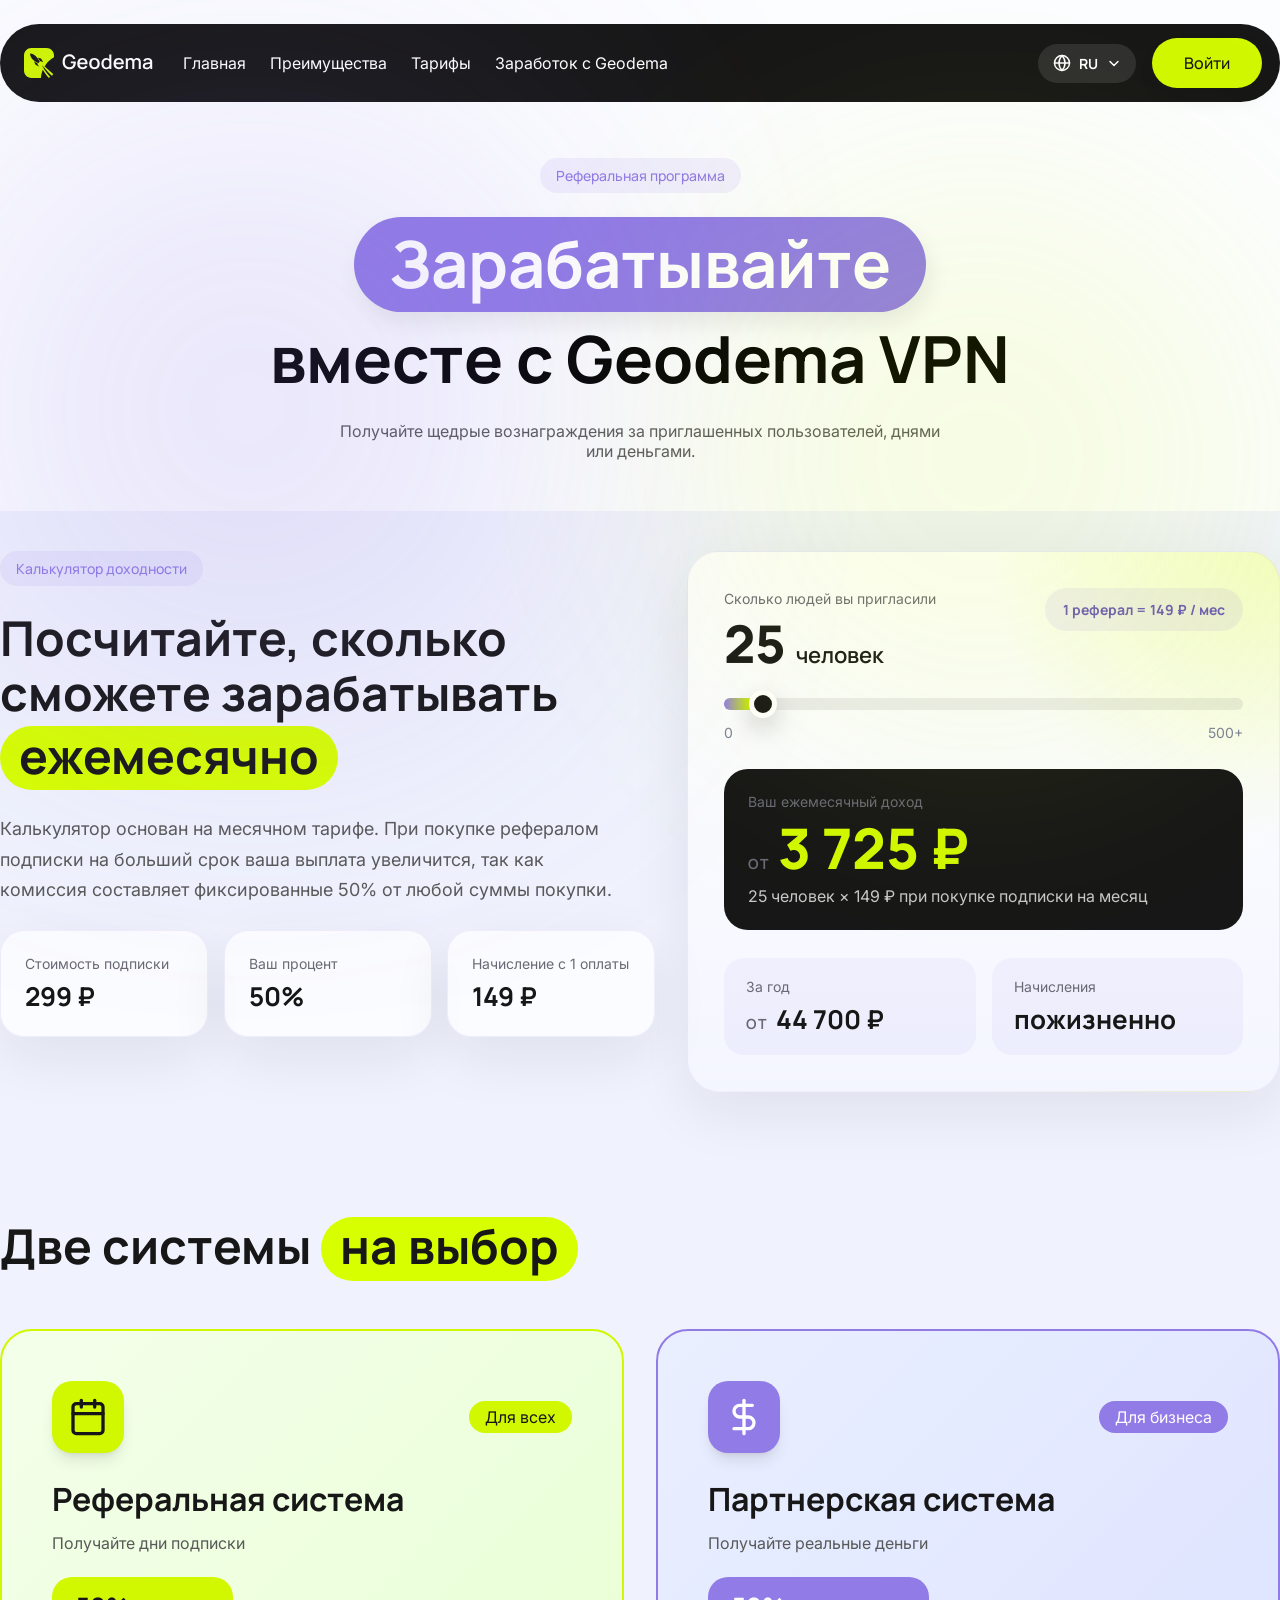
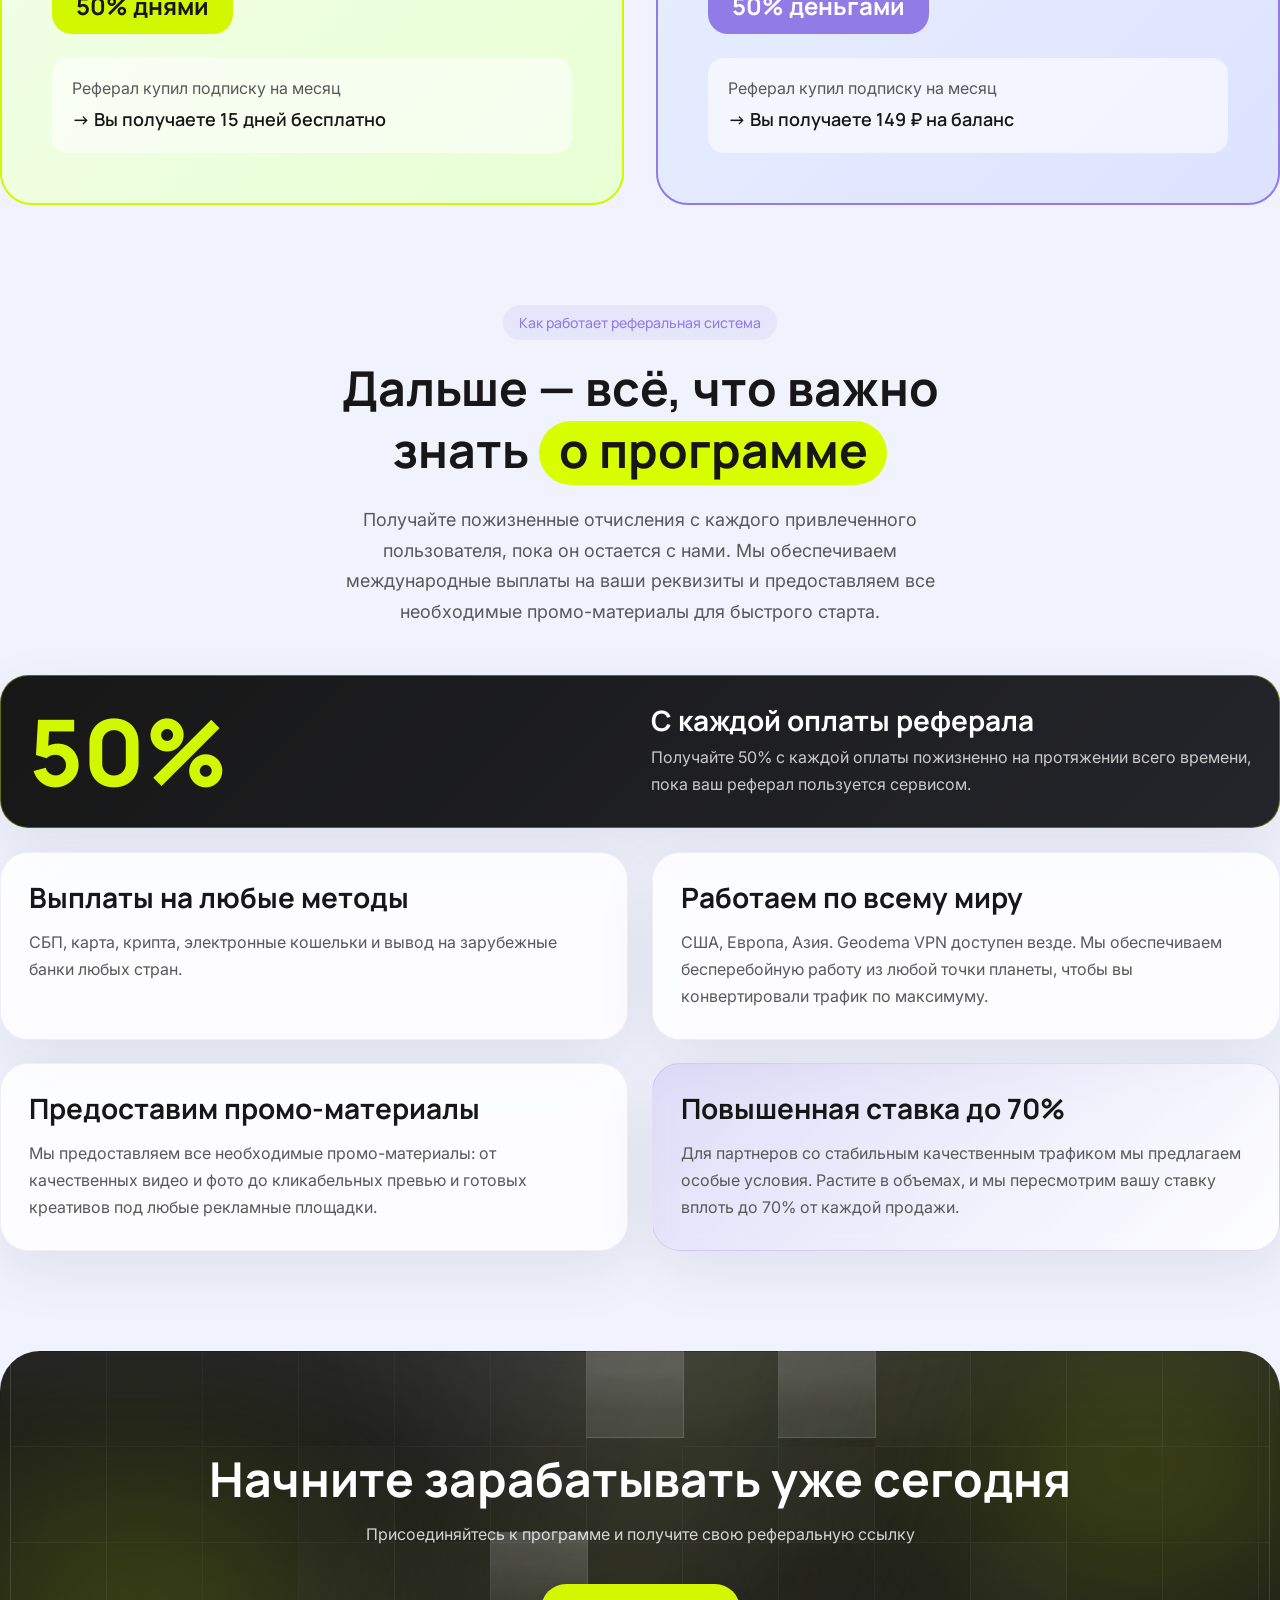
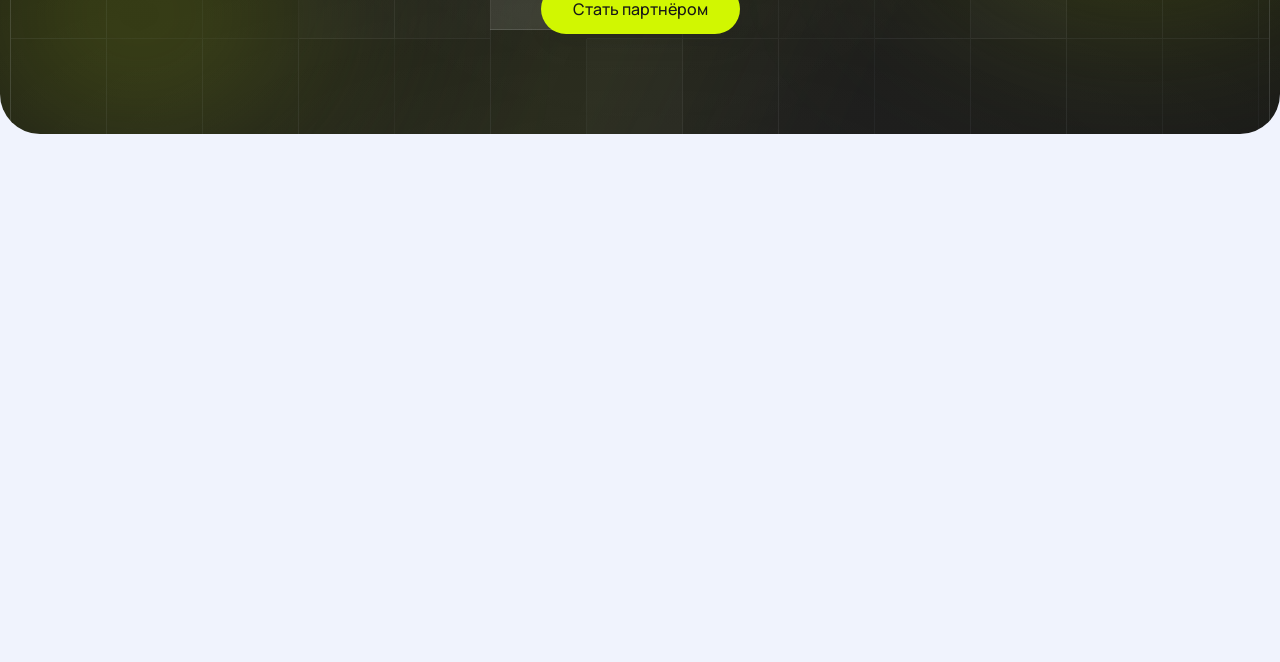
==== ref/index.html @ 2088174b "Add files via upload" ====
<!doctype html>
<html lang="en">
  <head>
    <meta charset="UTF-8" />
    <meta name="viewport" content="width=device-width, initial-scale=1.0" />
    <title>Geodema VPN</title>
    <link rel="stylesheet" href="../assets/css/reset.css" />
    <link rel="stylesheet" href="../assets/css/styles.css" />
  </head>
  <body data-page="ref" class="ref">
    <header class="header">
      <div class="container">
        <div class="header__container">
          <a href="../" class="logo" aria-label="Geodema VPN">
            <svg
              xmlns="http://www.w3.org/2000/svg"
              width="129"
              height="30"
              viewBox="0 0 129 30"
              fill="none"
            >
              <path
                d="M22.6104 0C26.6915 1.01496e-05 30.0001 3.30851 30.0001 7.38972V9.29362C26.7713 11.0503 23.9774 13.5262 21.7708 16.628C21.3567 17.2178 20.8692 17.967 20.6666 18.3255C20.7137 18.385 20.7608 18.4444 20.8078 18.504C22.9475 20.6338 25.1759 22.6645 27.46 24.6165C28.0221 25.0964 28.5877 25.5714 29.1566 26.0417C28.8225 26.6778 28.3985 27.2592 27.9014 27.769C26.5568 26.5003 25.2556 25.2089 24.0122 23.9095C22.5418 22.3728 21.1523 20.8251 19.8674 19.2905C18.9545 18.1976 18.1828 17.3489 18.144 17.3742C18.0412 17.49 19.3658 19.9722 20.2918 21.3869C21.9358 23.8786 23.926 26.4802 26.1618 29.092C25.6506 29.3727 25.1028 29.5946 24.5272 29.7488C23.0214 27.8558 21.5802 25.9073 20.2078 23.9032C19.8272 23.3322 19.4543 22.7542 19.0956 22.1762L19.0927 22.1718C19.0053 22.0295 18.9203 21.8878 18.8372 21.7464C18.7489 21.9516 18.6347 22.2378 18.5169 22.5428C17.572 25.0466 17.0225 27.5344 16.8689 30H7.38972C3.30851 30 0 26.6915 0 22.6103V7.38972C0 3.30851 3.30851 1.07853e-05 7.38972 0H22.6104ZM10.7102 13.6308C10.4272 13.4122 10.1829 13.2579 10.1572 13.2836C10.08 13.3608 10.633 14.9684 11.0317 15.8558C11.4175 16.7304 11.4562 16.7562 13.3468 17.7593C15.3402 18.8011 15.4432 18.8139 14.6458 17.8493C13.8355 16.8847 13.4367 16.113 13.5139 15.7015C13.5653 15.4314 13.4238 15.3156 12.395 14.7112C11.7519 14.3253 10.9932 13.8366 10.7102 13.6308ZM7.37913 5.63078C7.08333 5.56648 6.67175 5.52785 6.46597 5.54072C6.08013 5.56644 6.08011 5.57932 6.11869 6.20951C6.23444 8.17731 7.64918 10.608 9.64261 12.2672C10.7745 13.2188 12.5622 14.3892 13.5525 14.8522L14.2728 15.1867L15.7132 13.7462L15.4174 13.1288C14.6972 11.6112 12.9608 9.23192 11.7776 8.12585C10.3886 6.82685 8.781 5.91374 7.37913 5.63078ZM15.1087 10.0164C14.4528 9.88777 13.9126 9.79777 13.8868 9.81062C13.8613 9.83654 14.1571 10.2995 14.5428 10.8524C14.9158 11.4183 15.3916 12.1642 15.5975 12.5372L15.9704 13.206H16.7035C17.5266 13.1932 18.0025 13.3988 18.7613 14.0805C19.0315 14.3249 19.2629 14.4921 19.2629 14.4407C19.2628 14.2734 18.3883 12.7302 17.6424 11.5726C16.8707 10.3894 16.845 10.3765 15.1087 10.0164Z"
                fill="#D1F701"
              />
              <path
                d="M45.29 21.3C44.3233 21.3 43.4333 21.1333 42.62 20.8C41.8067 20.46 41.1 19.9667 40.5 19.32C39.9 18.6733 39.4333 17.8867 39.1 16.96C38.7667 16.0333 38.6 14.98 38.6 13.8C38.6 12.2467 38.8833 10.9133 39.45 9.8C40.0167 8.68 40.8033 7.82 41.81 7.22C42.8167 6.61333 43.9767 6.31 45.29 6.31C46.9833 6.31 48.3333 6.70333 49.34 7.49C50.3533 8.27667 51.0433 9.36333 51.41 10.75L49.29 11.13C48.9967 10.27 48.5233 9.58333 47.87 9.07C47.2167 8.55667 46.3967 8.29667 45.41 8.29C44.39 8.28333 43.54 8.51 42.86 8.97C42.1867 9.43 41.68 10.0767 41.34 10.91C41 11.7367 40.8267 12.7 40.82 13.8C40.8133 14.9 40.98 15.8633 41.32 16.69C41.66 17.51 42.17 18.15 42.85 18.61C43.5367 19.07 44.39 19.3033 45.41 19.31C46.23 19.3233 46.9333 19.1733 47.52 18.86C48.1133 18.54 48.5833 18.0733 48.93 17.46C49.2767 16.8467 49.5 16.0933 49.6 15.2H46.8V13.52H51.82C51.8333 13.64 51.8433 13.8 51.85 14C51.8567 14.1933 51.86 14.3167 51.86 14.37C51.86 15.7033 51.6033 16.8933 51.09 17.94C50.5767 18.9867 49.83 19.81 48.85 20.41C47.87 21.0033 46.6833 21.3 45.29 21.3Z"
                fill="white"
              />
              <path
                d="M58.6431 21.3C57.5698 21.3 56.6265 21.0667 55.8131 20.6C55.0065 20.1267 54.3765 19.47 53.9231 18.63C53.4765 17.7833 53.2531 16.8033 53.2531 15.69C53.2531 14.51 53.4731 13.4867 53.9131 12.62C54.3598 11.7533 54.9798 11.0833 55.7731 10.61C56.5665 10.1367 57.4898 9.9 58.5431 9.9C59.6431 9.9 60.5798 10.1567 61.3531 10.67C62.1265 11.1767 62.7031 11.9 63.0831 12.84C63.4698 13.78 63.6231 14.8967 63.5431 16.19H61.4531V15.43C61.4398 14.1767 61.1998 13.25 60.7331 12.65C60.2731 12.05 59.5698 11.75 58.6231 11.75C57.5765 11.75 56.7898 12.08 56.2631 12.74C55.7365 13.4 55.4731 14.3533 55.4731 15.6C55.4731 16.7867 55.7365 17.7067 56.2631 18.36C56.7898 19.0067 57.5498 19.33 58.5431 19.33C59.1965 19.33 59.7598 19.1833 60.2331 18.89C60.7131 18.59 61.0865 18.1633 61.3531 17.61L63.4031 18.26C62.9831 19.2267 62.3465 19.9767 61.4931 20.51C60.6398 21.0367 59.6898 21.3 58.6431 21.3ZM54.7931 16.19V14.56H62.5031V16.19H54.7931Z"
                fill="white"
              />
              <path
                d="M70.4767 21.3C69.3967 21.3 68.4601 21.0567 67.6667 20.57C66.8734 20.0833 66.2601 19.4133 65.8267 18.56C65.4001 17.7 65.1867 16.71 65.1867 15.59C65.1867 14.4633 65.4067 13.4733 65.8467 12.62C66.2867 11.76 66.9034 11.0933 67.6967 10.62C68.4901 10.14 69.4167 9.9 70.4767 9.9C71.5567 9.9 72.4934 10.1433 73.2867 10.63C74.0801 11.1167 74.6934 11.7867 75.1267 12.64C75.5601 13.4933 75.7767 14.4767 75.7767 15.59C75.7767 16.7167 75.5567 17.71 75.1167 18.57C74.6834 19.4233 74.0701 20.0933 73.2767 20.58C72.4834 21.06 71.5501 21.3 70.4767 21.3ZM70.4767 19.33C71.5101 19.33 72.2801 18.9833 72.7867 18.29C73.3001 17.59 73.5567 16.69 73.5567 15.59C73.5567 14.4633 73.2967 13.5633 72.7767 12.89C72.2634 12.21 71.4967 11.87 70.4767 11.87C69.7767 11.87 69.2001 12.03 68.7467 12.35C68.2934 12.6633 67.9567 13.1 67.7367 13.66C67.5167 14.2133 67.4067 14.8567 67.4067 15.59C67.4067 16.7233 67.6667 17.63 68.1867 18.31C68.7067 18.99 69.4701 19.33 70.4767 19.33Z"
                fill="white"
              />
              <path
                d="M82.2642 21.3C81.2576 21.3 80.3876 21.05 79.6542 20.55C78.9276 20.05 78.3642 19.37 77.9642 18.51C77.5709 17.6433 77.3742 16.67 77.3742 15.59C77.3742 14.5033 77.5742 13.5333 77.9742 12.68C78.3742 11.82 78.9409 11.1433 79.6742 10.65C80.4142 10.15 81.2909 9.9 82.3042 9.9C83.3242 9.9 84.1809 10.15 84.8742 10.65C85.5742 11.1433 86.1009 11.82 86.4542 12.68C86.8142 13.54 86.9942 14.51 86.9942 15.59C86.9942 16.67 86.8142 17.64 86.4542 18.5C86.0942 19.36 85.5642 20.0433 84.8642 20.55C84.1642 21.05 83.2976 21.3 82.2642 21.3ZM82.5542 19.41C83.2409 19.41 83.8009 19.2467 84.2342 18.92C84.6676 18.5933 84.9842 18.1433 85.1842 17.57C85.3842 16.9967 85.4842 16.3367 85.4842 15.59C85.4842 14.8433 85.3809 14.1833 85.1742 13.61C84.9742 13.0367 84.6609 12.59 84.2342 12.27C83.8142 11.95 83.2776 11.79 82.6242 11.79C81.9309 11.79 81.3609 11.96 80.9142 12.3C80.4676 12.64 80.1342 13.0967 79.9142 13.67C79.7009 14.2433 79.5942 14.8833 79.5942 15.59C79.5942 16.3033 79.7009 16.95 79.9142 17.53C80.1342 18.1033 80.4609 18.56 80.8942 18.9C81.3342 19.24 81.8876 19.41 82.5542 19.41ZM85.4842 21V13.23H85.2442V6.6H87.3442V21H85.4842Z"
                fill="white"
              />
              <path
                d="M94.9322 21.3C93.8589 21.3 92.9155 21.0667 92.1022 20.6C91.2955 20.1267 90.6655 19.47 90.2122 18.63C89.7655 17.7833 89.5422 16.8033 89.5422 15.69C89.5422 14.51 89.7622 13.4867 90.2022 12.62C90.6488 11.7533 91.2689 11.0833 92.0622 10.61C92.8555 10.1367 93.7789 9.9 94.8322 9.9C95.9322 9.9 96.8689 10.1567 97.6422 10.67C98.4155 11.1767 98.9922 11.9 99.3722 12.84C99.7589 13.78 99.9122 14.8967 99.8322 16.19H97.7422V15.43C97.7289 14.1767 97.4889 13.25 97.0222 12.65C96.5622 12.05 95.8589 11.75 94.9122 11.75C93.8655 11.75 93.0788 12.08 92.5522 12.74C92.0255 13.4 91.7622 14.3533 91.7622 15.6C91.7622 16.7867 92.0255 17.7067 92.5522 18.36C93.0788 19.0067 93.8389 19.33 94.8322 19.33C95.4855 19.33 96.0489 19.1833 96.5222 18.89C97.0022 18.59 97.3755 18.1633 97.6422 17.61L99.6922 18.26C99.2722 19.2267 98.6355 19.9767 97.7822 20.51C96.9289 21.0367 95.9789 21.3 94.9322 21.3ZM91.0822 16.19V14.56H98.7922V16.19H91.0822Z"
                fill="white"
              />
              <path
                d="M114.723 21L114.733 14.27C114.733 13.49 114.533 12.8833 114.133 12.45C113.733 12.01 113.206 11.79 112.553 11.79C112.153 11.79 111.786 11.8833 111.453 12.07C111.126 12.25 110.859 12.5233 110.653 12.89C110.453 13.25 110.353 13.7033 110.353 14.25L109.343 13.74C109.329 12.98 109.489 12.3133 109.823 11.74C110.163 11.1667 110.623 10.7233 111.203 10.41C111.783 10.09 112.433 9.93 113.153 9.93C114.319 9.93 115.223 10.28 115.863 10.98C116.503 11.68 116.823 12.61 116.823 13.77L116.813 21H114.723ZM101.773 21V10.2H103.633V13.32H103.873V21H101.773ZM108.253 21L108.263 14.31C108.263 13.5233 108.063 12.9067 107.663 12.46C107.269 12.0133 106.739 11.79 106.073 11.79C105.413 11.79 104.879 12.0167 104.473 12.47C104.073 12.9233 103.873 13.5167 103.873 14.25L102.873 13.61C102.873 12.9033 103.043 12.2733 103.383 11.72C103.723 11.1667 104.183 10.73 104.763 10.41C105.343 10.09 105.999 9.93 106.733 9.93C107.499 9.93 108.153 10.0933 108.693 10.42C109.233 10.74 109.643 11.19 109.923 11.77C110.209 12.35 110.353 13.0233 110.353 13.79L110.343 21H108.253Z"
                fill="white"
              />
              <path
                d="M122.47 21.3C121.67 21.3 121 21.1533 120.46 20.86C119.92 20.56 119.51 20.1667 119.23 19.68C118.956 19.1867 118.82 18.6467 118.82 18.06C118.82 17.5133 118.916 17.0333 119.11 16.62C119.303 16.2067 119.59 15.8567 119.97 15.57C120.35 15.2767 120.816 15.04 121.37 14.86C121.85 14.72 122.393 14.5967 123 14.49C123.606 14.3833 124.243 14.2833 124.91 14.19C125.583 14.0967 126.25 14.0033 126.91 13.91L126.15 14.33C126.163 13.4833 125.983 12.8567 125.61 12.45C125.243 12.0367 124.61 11.83 123.71 11.83C123.143 11.83 122.623 11.9633 122.15 12.23C121.676 12.49 121.346 12.9233 121.16 13.53L119.21 12.93C119.476 12.0033 119.983 11.2667 120.73 10.72C121.483 10.1733 122.483 9.9 123.73 9.9C124.696 9.9 125.536 10.0667 126.25 10.4C126.97 10.7267 127.496 11.2467 127.83 11.96C128.003 12.3133 128.11 12.6867 128.15 13.08C128.19 13.4733 128.21 13.8967 128.21 14.35V21H126.36V18.53L126.72 18.85C126.273 19.6767 125.703 20.2933 125.01 20.7C124.323 21.1 123.476 21.3 122.47 21.3ZM122.84 19.59C123.433 19.59 123.943 19.4867 124.37 19.28C124.796 19.0667 125.14 18.7967 125.4 18.47C125.66 18.1433 125.83 17.8033 125.91 17.45C126.023 17.13 126.086 16.77 126.1 16.37C126.12 15.97 126.13 15.65 126.13 15.41L126.81 15.66C126.15 15.76 125.55 15.85 125.01 15.93C124.47 16.01 123.98 16.09 123.54 16.17C123.106 16.2433 122.72 16.3333 122.38 16.44C122.093 16.54 121.836 16.66 121.61 16.8C121.39 16.94 121.213 17.11 121.08 17.31C120.953 17.51 120.89 17.7533 120.89 18.04C120.89 18.32 120.96 18.58 121.1 18.82C121.24 19.0533 121.453 19.24 121.74 19.38C122.026 19.52 122.393 19.59 122.84 19.59Z"
                fill="white"
              />
            </svg>
          </a>

          <button
            class="burger"
            type="button"
            aria-label="Открыть меню"
            aria-expanded="false"
          >
            <span></span>
            <span></span>
            <span></span>
          </button>

          <nav class="header__nav" id="mobileMenu">
            <ul class="navbar">
              <li><a href="../" class="navbar__item">Главная</a></li>
              <li>
                <a href="../#features" class="navbar__item">Преимущества</a>
              </li>
              <li><a href="../#prices" class="navbar__item">Тарифы</a></li>
              <li><a href="#" class="navbar__item">Заработок с Geodema</a></li>
            </ul>

            <div class="header__actions">
              <div class="language-switcher">
                <button
                  class="language language__trigger"
                  type="button"
                  aria-haspopup="menu"
                  aria-expanded="false"
                  aria-controls="language-menu"
                  aria-label="Выбрать язык"
                >
                  <svg
                    width="18"
                    height="18"
                    viewBox="0 0 18 18"
                    fill="none"
                    xmlns="http://www.w3.org/2000/svg"
                  >
                    <g clip-path="url(#clip0_3_4755)">
                      <path
                        d="M9 16.5C13.1421 16.5 16.5 13.1421 16.5 9C16.5 4.85786 13.1421 1.5 9 1.5C4.85786 1.5 1.5 4.85786 1.5 9C1.5 13.1421 4.85786 16.5 9 16.5Z"
                        stroke="white"
                        stroke-width="1.5"
                        stroke-linecap="round"
                        stroke-linejoin="round"
                      />
                      <path
                        d="M9 1.5C7.07418 3.52212 6 6.20756 6 9C6 11.7924 7.07418 14.4779 9 16.5C10.9258 14.4779 12 11.7924 12 9C12 6.20756 10.9258 3.52212 9 1.5Z"
                        stroke="white"
                        stroke-width="1.5"
                        stroke-linecap="round"
                        stroke-linejoin="round"
                      />
                      <path
                        d="M1.5 9H16.5"
                        stroke="white"
                        stroke-width="1.5"
                        stroke-linecap="round"
                        stroke-linejoin="round"
                      />
                    </g>
                    <defs>
                      <clipPath id="clip0_3_4755">
                        <rect width="18" height="18" fill="white" />
                      </clipPath>
                    </defs>
                  </svg>

                  <span class="language__current">RU</span>

                  <svg
                    class="language__chevron"
                    width="14"
                    height="14"
                    viewBox="0 0 14 14"
                    fill="none"
                    xmlns="http://www.w3.org/2000/svg"
                    aria-hidden="true"
                  >
                    <path
                      d="M3 5.5L7 9.5L11 5.5"
                      stroke="white"
                      stroke-width="1.5"
                      stroke-linecap="round"
                      stroke-linejoin="round"
                    />
                  </svg>
                </button>

                <div class="language__menu" id="language-menu" role="menu">
                  <button
                    class="language__option"
                    type="button"
                    role="menuitemradio"
                    aria-checked="true"
                    data-lang="ru"
                  >
                    <span class="language__option-code">RU</span>
                    <span class="language__option-label">Русский</span>
                  </button>

                  <button
                    class="language__option"
                    type="button"
                    role="menuitemradio"
                    aria-checked="false"
                    data-lang="en"
                  >
                    <span class="language__option-code">EN</span>
                    <span class="language__option-label">English</span>
                  </button>
                </div>
              </div>

              <a href="https://app.geodema.org" class="btn main">Войти</a>
            </div>
          </nav>
        </div>
      </div>
    </header>
    <section class="ref__home">
      <div class="container container__ref__home">
        <span class="badge">Реферальная программа</span>
        <h1><span>Зарабатывайте</span> вместе с Geodema VPN</h1>
        <p>
          Получайте щедрые вознаграждения за приглашенных пользователей, днями
          или деньгами.
        </p>
        <div class="blur__purp"></div>
        <div class="blur__gr"></div>
      </div>
    </section>
    <section class="calc">
      <div class="container calc__container">
        <div class="ref-profit" data-price="299" data-reward="149">
          <div class="ref-profit__content">
            <span class="badge">Калькулятор доходности</span>
            <h2>
              Посчитайте, сколько сможете зарабатывать
              <span class="highlight">ежемесячно</span>
            </h2>
            <p>
              Калькулятор основан на месячном тарифе. При покупке рефералом
              подписки на больший срок ваша выплата увеличится, так как комиссия
              составляет фиксированные 50% от любой суммы покупки.
            </p>

            <div class="ref-profit__stats">
              <div class="ref-profit__stat">
                <span>Стоимость подписки</span>
                <strong>299 ₽</strong>
              </div>
              <div class="ref-profit__stat">
                <span>Ваш процент</span>
                <strong>50%</strong>
              </div>
              <div class="ref-profit__stat">
                <span>Начисление с 1 оплаты</span>
                <strong>149 ₽</strong>
              </div>
            </div>
          </div>

          <div class="ref-profit__card">
            <div class="ref-profit__card-top">
              <div>
                <span class="ref-profit__eyebrow"
                  >Сколько людей вы пригласили</span
                >
                <div class="ref-profit__people">
                  <span data-ref-people>25</span>
                  <span data-ref-people-label>человек</span>
                </div>
              </div>

              <div class="ref-profit__pill">1 реферал = 149 ₽ / мес</div>
            </div>

            <div class="ref-profit__range-wrap">
              <input
                class="ref-profit__range"
                type="range"
                min="0"
                max="500"
                step="1"
                value="25"
                data-ref-range
                aria-label="Количество приглашённых пользователей"
              />
              <div class="ref-profit__scale">
                <span>0</span>
                <span>500+</span>
              </div>
            </div>

            <div class="ref-profit__result">
              <span>Ваш ежемесячный доход</span>
              <strong class="ref-profit__value">
                <span class="ref-profit__from">от</span>
                <span data-ref-income>3 725 ₽</span>
              </strong>
              <p data-ref-formula>
                25 человек × 149 ₽ при покупке подписки на месяц
              </p>
            </div>

            <div class="ref-profit__summary">
              <div>
                <span>За год</span>
                <strong class="ref-profit__summary-value">
                  <span class="ref-profit__from">от</span>
                  <span data-ref-year>44 700 ₽</span>
                </strong>
              </div>
              <div>
                <span>Начисления</span>
                <strong>пожизненно</strong>
              </div>
            </div>
          </div>
        </div>
      </div>
    </section>
    <section class="variants">
      <div class="container variants__container">
        <h2>Две системы <span class="highlight">на выбор</span></h2>
        <div>
          <div>
            <header>
              <div class="icon">
                <svg
                  xmlns="http://www.w3.org/2000/svg"
                  width="40"
                  height="40"
                  viewBox="0 0 40 40"
                  fill="none"
                >
                  <path
                    d="M13.333 3.33333V9.99999"
                    stroke="#171717"
                    stroke-width="3.33333"
                    stroke-linecap="round"
                    stroke-linejoin="round"
                  />
                  <path
                    d="M26.667 3.33333V9.99999"
                    stroke="#171717"
                    stroke-width="3.33333"
                    stroke-linecap="round"
                    stroke-linejoin="round"
                  />
                  <path
                    d="M31.6667 6.66667H8.33333C6.49238 6.66667 5 8.15906 5 10V33.3333C5 35.1743 6.49238 36.6667 8.33333 36.6667H31.6667C33.5076 36.6667 35 35.1743 35 33.3333V10C35 8.15906 33.5076 6.66667 31.6667 6.66667Z"
                    stroke="#171717"
                    stroke-width="3.33333"
                    stroke-linecap="round"
                    stroke-linejoin="round"
                  />
                  <path
                    d="M5 16.6667H35"
                    stroke="#171717"
                    stroke-width="3.33333"
                    stroke-linecap="round"
                    stroke-linejoin="round"
                  />
                </svg>
              </div>
              <span>Для всех</span>
            </header>
            <div>
              <h3>Реферальная система</h3>
              <p>Получайте дни подписки</p>
            </div>
            <span class="reward">50% днями</span>
            <div>
              <span>Реферал купил подписку на месяц</span>
              <p>→ Вы получаете 15 дней бесплатно</p>
            </div>
          </div>
          <div>
            <header>
              <div class="icon">
                <svg
                  xmlns="http://www.w3.org/2000/svg"
                  width="40"
                  height="40"
                  viewBox="0 0 40 40"
                  fill="none"
                >
                  <path
                    d="M20 3.33333V36.6667"
                    stroke="white"
                    stroke-width="3.33333"
                    stroke-linecap="round"
                    stroke-linejoin="round"
                  />
                  <path
                    d="M28.3333 8.33333H15.8333C14.2862 8.33333 12.8025 8.94791 11.7085 10.0419C10.6146 11.1358 10 12.6196 10 14.1667C10 15.7138 10.6146 17.1975 11.7085 18.2915C12.8025 19.3854 14.2862 20 15.8333 20H24.1667C25.7138 20 27.1975 20.6146 28.2915 21.7085C29.3854 22.8025 30 24.2862 30 25.8333C30 27.3804 29.3854 28.8642 28.2915 29.9581C27.1975 31.0521 25.7138 31.6667 24.1667 31.6667H10"
                    stroke="white"
                    stroke-width="3.33333"
                    stroke-linecap="round"
                    stroke-linejoin="round"
                  />
                </svg>
              </div>
              <span>Для бизнеса</span>
            </header>
            <div>
              <h3>Партнерская система</h3>
              <p>Получайте реальные деньги</p>
            </div>
            <span class="reward">50% деньгами</span>
            <div>
              <span>Реферал купил подписку на месяц</span>
              <p>→ Вы получаете 149 ₽ на баланс</p>
            </div>
          </div>
        </div>
      </div>
    </section>
    <section class="ref-details">
      <div class="container ref-details__container">
        <div class="ref-details__intro">
          <span class="badge">Как работает реферальная система</span>
          <h2>
            Дальше — всё, что важно знать
            <span class="highlight">о программе</span>
          </h2>
          <p>
            Получайте пожизненные отчисления с каждого привлеченного
            пользователя, пока он остается с нами. Мы обеспечиваем международные
            выплаты на ваши реквизиты и предоставляем все необходимые
            промо-материалы для быстрого старта.
          </p>
        </div>

        <div class="ref-details__grid">
          <article class="ref-details__card ref-details__card--highlight">
            <span class="ref-details__number">50%</span>
            <div>
              <h3>С каждой оплаты реферала</h3>
              <p>
                Получайте 50% с каждой оплаты пожизненно на протяжении всего
                времени, пока ваш реферал пользуется сервисом.
              </p>
            </div>
          </article>

          <article class="ref-details__card">
            <h3>Выплаты на любые методы</h3>
            <p>
              СБП, карта, крипта, электронные кошельки и вывод на зарубежные
              банки любых стран.
            </p>
          </article>

          <article class="ref-details__card">
            <h3>Работаем по всему миру</h3>
            <p>
              США, Европа, Азия. Geodema VPN доступен везде. Мы обеспечиваем
              бесперебойную работу из любой точки планеты, чтобы вы
              конвертировали трафик по максимуму.
            </p>
          </article>

          <article class="ref-details__card">
            <h3>Предоставим промо-материалы</h3>
            <p>
              Мы предоставляем все необходимые промо-материалы: от качественных
              видео и фото до кликабельных превью и готовых креативов под любые
              рекламные площадки.
            </p>
          </article>

          <article class="ref-details__card ref-details__card--accent">
            <h3>Повышенная ставка до 70%</h3>
            <p>
              Для партнеров со стабильным качественным трафиком мы предлагаем
              особые условия. Растите в объемах, и мы пересмотрим вашу ставку
              вплоть до 70% от каждой продажи.
            </p>
          </article>
        </div>
      </div>
    </section>
    <section class="cta">
      <div class="container cta__container">
        <h2>Начните зарабатывать уже сегодня</h2>
        <p>Присоединяйтесь к программе и получите свою реферальную ссылку</p>
        <button class="btn main">Стать партнёром</button>
      </div>
    </section>
    <footer class="footer">
      <div class="container footer__container">
        <div>
          <a href="../">
            <svg
              xmlns="http://www.w3.org/2000/svg"
              width="129"
              height="30"
              viewBox="0 0 129 30"
              fill="none"
            >
              <path
                d="M22.6104 0C26.6915 1.01496e-05 30.0001 3.30851 30.0001 7.38972V9.29362C26.7713 11.0503 23.9774 13.5262 21.7708 16.628C21.3567 17.2178 20.8692 17.967 20.6666 18.3255C20.7137 18.385 20.7608 18.4444 20.8078 18.504C22.9475 20.6338 25.1759 22.6645 27.46 24.6165C28.0221 25.0964 28.5877 25.5714 29.1566 26.0417C28.8225 26.6778 28.3985 27.2592 27.9014 27.769C26.5568 26.5003 25.2556 25.2089 24.0122 23.9095C22.5418 22.3728 21.1523 20.8251 19.8674 19.2905C18.9545 18.1976 18.1828 17.3489 18.144 17.3742C18.0412 17.49 19.3658 19.9722 20.2918 21.3869C21.9358 23.8786 23.926 26.4802 26.1618 29.092C25.6506 29.3727 25.1028 29.5946 24.5272 29.7488C23.0214 27.8558 21.5802 25.9073 20.2078 23.9032C19.8272 23.3322 19.4543 22.7542 19.0956 22.1762L19.0927 22.1718C19.0053 22.0295 18.9203 21.8878 18.8372 21.7464C18.7489 21.9516 18.6347 22.2378 18.5169 22.5428C17.572 25.0466 17.0225 27.5344 16.8689 30H7.38972C3.30851 30 0 26.6915 0 22.6103V7.38972C0 3.30851 3.30851 1.07853e-05 7.38972 0H22.6104ZM10.7102 13.6308C10.4272 13.4122 10.1829 13.2579 10.1572 13.2836C10.08 13.3608 10.633 14.9684 11.0317 15.8558C11.4175 16.7304 11.4562 16.7562 13.3468 17.7593C15.3402 18.8011 15.4432 18.8139 14.6458 17.8493C13.8355 16.8847 13.4367 16.113 13.5139 15.7015C13.5653 15.4314 13.4238 15.3156 12.395 14.7112C11.7519 14.3253 10.9932 13.8366 10.7102 13.6308ZM7.37913 5.63078C7.08333 5.56648 6.67175 5.52785 6.46597 5.54072C6.08013 5.56644 6.08011 5.57932 6.11869 6.20951C6.23444 8.17731 7.64918 10.608 9.64261 12.2672C10.7745 13.2188 12.5622 14.3892 13.5525 14.8522L14.2728 15.1867L15.7132 13.7462L15.4174 13.1288C14.6972 11.6112 12.9608 9.23192 11.7776 8.12585C10.3886 6.82685 8.781 5.91374 7.37913 5.63078ZM15.1087 10.0164C14.4528 9.88777 13.9126 9.79777 13.8868 9.81062C13.8613 9.83654 14.1571 10.2995 14.5428 10.8524C14.9158 11.4183 15.3916 12.1642 15.5975 12.5372L15.9704 13.206H16.7035C17.5266 13.1932 18.0025 13.3988 18.7613 14.0805C19.0315 14.3249 19.2629 14.4921 19.2629 14.4407C19.2628 14.2734 18.3883 12.7302 17.6424 11.5726C16.8707 10.3894 16.845 10.3765 15.1087 10.0164Z"
                fill="#D1F701"
              />
              <path
                d="M45.29 21.3C44.3233 21.3 43.4333 21.1333 42.62 20.8C41.8067 20.46 41.1 19.9667 40.5 19.32C39.9 18.6733 39.4333 17.8867 39.1 16.96C38.7667 16.0333 38.6 14.98 38.6 13.8C38.6 12.2467 38.8833 10.9133 39.45 9.8C40.0167 8.68 40.8033 7.82 41.81 7.22C42.8167 6.61333 43.9767 6.31 45.29 6.31C46.9833 6.31 48.3333 6.70333 49.34 7.49C50.3533 8.27667 51.0433 9.36333 51.41 10.75L49.29 11.13C48.9967 10.27 48.5233 9.58333 47.87 9.07C47.2167 8.55667 46.3967 8.29667 45.41 8.29C44.39 8.28333 43.54 8.51 42.86 8.97C42.1867 9.43 41.68 10.0767 41.34 10.91C41 11.7367 40.8267 12.7 40.82 13.8C40.8133 14.9 40.98 15.8633 41.32 16.69C41.66 17.51 42.17 18.15 42.85 18.61C43.5367 19.07 44.39 19.3033 45.41 19.31C46.23 19.3233 46.9333 19.1733 47.52 18.86C48.1133 18.54 48.5833 18.0733 48.93 17.46C49.2767 16.8467 49.5 16.0933 49.6 15.2H46.8V13.52H51.82C51.8333 13.64 51.8433 13.8 51.85 14C51.8567 14.1933 51.86 14.3167 51.86 14.37C51.86 15.7033 51.6033 16.8933 51.09 17.94C50.5767 18.9867 49.83 19.81 48.85 20.41C47.87 21.0033 46.6833 21.3 45.29 21.3Z"
                fill="white"
              />
              <path
                d="M58.6431 21.3C57.5698 21.3 56.6265 21.0667 55.8131 20.6C55.0065 20.1267 54.3765 19.47 53.9231 18.63C53.4765 17.7833 53.2531 16.8033 53.2531 15.69C53.2531 14.51 53.4731 13.4867 53.9131 12.62C54.3598 11.7533 54.9798 11.0833 55.7731 10.61C56.5665 10.1367 57.4898 9.9 58.5431 9.9C59.6431 9.9 60.5798 10.1567 61.3531 10.67C62.1265 11.1767 62.7031 11.9 63.0831 12.84C63.4698 13.78 63.6231 14.8967 63.5431 16.19H61.4531V15.43C61.4398 14.1767 61.1998 13.25 60.7331 12.65C60.2731 12.05 59.5698 11.75 58.6231 11.75C57.5765 11.75 56.7898 12.08 56.2631 12.74C55.7365 13.4 55.4731 14.3533 55.4731 15.6C55.4731 16.7867 55.7365 17.7067 56.2631 18.36C56.7898 19.0067 57.5498 19.33 58.5431 19.33C59.1965 19.33 59.7598 19.1833 60.2331 18.89C60.7131 18.59 61.0865 18.1633 61.3531 17.61L63.4031 18.26C62.9831 19.2267 62.3465 19.9767 61.4931 20.51C60.6398 21.0367 59.6898 21.3 58.6431 21.3ZM54.7931 16.19V14.56H62.5031V16.19H54.7931Z"
                fill="white"
              />
              <path
                d="M70.4767 21.3C69.3967 21.3 68.4601 21.0567 67.6667 20.57C66.8734 20.0833 66.2601 19.4133 65.8267 18.56C65.4001 17.7 65.1867 16.71 65.1867 15.59C65.1867 14.4633 65.4067 13.4733 65.8467 12.62C66.2867 11.76 66.9034 11.0933 67.6967 10.62C68.4901 10.14 69.4167 9.9 70.4767 9.9C71.5567 9.9 72.4934 10.1433 73.2867 10.63C74.0801 11.1167 74.6934 11.7867 75.1267 12.64C75.5601 13.4933 75.7767 14.4767 75.7767 15.59C75.7767 16.7167 75.5567 17.71 75.1167 18.57C74.6834 19.4233 74.0701 20.0933 73.2767 20.58C72.4834 21.06 71.5501 21.3 70.4767 21.3ZM70.4767 19.33C71.5101 19.33 72.2801 18.9833 72.7867 18.29C73.3001 17.59 73.5567 16.69 73.5567 15.59C73.5567 14.4633 73.2967 13.5633 72.7767 12.89C72.2634 12.21 71.4967 11.87 70.4767 11.87C69.7767 11.87 69.2001 12.03 68.7467 12.35C68.2934 12.6633 67.9567 13.1 67.7367 13.66C67.5167 14.2133 67.4067 14.8567 67.4067 15.59C67.4067 16.7233 67.6667 17.63 68.1867 18.31C68.7067 18.99 69.4701 19.33 70.4767 19.33Z"
                fill="white"
              />
              <path
                d="M82.2642 21.3C81.2576 21.3 80.3876 21.05 79.6542 20.55C78.9276 20.05 78.3642 19.37 77.9642 18.51C77.5709 17.6433 77.3742 16.67 77.3742 15.59C77.3742 14.5033 77.5742 13.5333 77.9742 12.68C78.3742 11.82 78.9409 11.1433 79.6742 10.65C80.4142 10.15 81.2909 9.9 82.3042 9.9C83.3242 9.9 84.1809 10.15 84.8742 10.65C85.5742 11.1433 86.1009 11.82 86.4542 12.68C86.8142 13.54 86.9942 14.51 86.9942 15.59C86.9942 16.67 86.8142 17.64 86.4542 18.5C86.0942 19.36 85.5642 20.0433 84.8642 20.55C84.1642 21.05 83.2976 21.3 82.2642 21.3ZM82.5542 19.41C83.2409 19.41 83.8009 19.2467 84.2342 18.92C84.6676 18.5933 84.9842 18.1433 85.1842 17.57C85.3842 16.9967 85.4842 16.3367 85.4842 15.59C85.4842 14.8433 85.3809 14.1833 85.1742 13.61C84.9742 13.0367 84.6609 12.59 84.2342 12.27C83.8142 11.95 83.2776 11.79 82.6242 11.79C81.9309 11.79 81.3609 11.96 80.9142 12.3C80.4676 12.64 80.1342 13.0967 79.9142 13.67C79.7009 14.2433 79.5942 14.8833 79.5942 15.59C79.5942 16.3033 79.7009 16.95 79.9142 17.53C80.1342 18.1033 80.4609 18.56 80.8942 18.9C81.3342 19.24 81.8876 19.41 82.5542 19.41ZM85.4842 21V13.23H85.2442V6.6H87.3442V21H85.4842Z"
                fill="white"
              />
              <path
                d="M94.9322 21.3C93.8589 21.3 92.9155 21.0667 92.1022 20.6C91.2955 20.1267 90.6655 19.47 90.2122 18.63C89.7655 17.7833 89.5422 16.8033 89.5422 15.69C89.5422 14.51 89.7622 13.4867 90.2022 12.62C90.6488 11.7533 91.2689 11.0833 92.0622 10.61C92.8555 10.1367 93.7789 9.9 94.8322 9.9C95.9322 9.9 96.8689 10.1567 97.6422 10.67C98.4155 11.1767 98.9922 11.9 99.3722 12.84C99.7589 13.78 99.9122 14.8967 99.8322 16.19H97.7422V15.43C97.7289 14.1767 97.4889 13.25 97.0222 12.65C96.5622 12.05 95.8589 11.75 94.9122 11.75C93.8655 11.75 93.0788 12.08 92.5522 12.74C92.0255 13.4 91.7622 14.3533 91.7622 15.6C91.7622 16.7867 92.0255 17.7067 92.5522 18.36C93.0788 19.0067 93.8389 19.33 94.8322 19.33C95.4855 19.33 96.0489 19.1833 96.5222 18.89C97.0022 18.59 97.3755 18.1633 97.6422 17.61L99.6922 18.26C99.2722 19.2267 98.6355 19.9767 97.7822 20.51C96.9289 21.0367 95.9789 21.3 94.9322 21.3ZM91.0822 16.19V14.56H98.7922V16.19H91.0822Z"
                fill="white"
              />
              <path
                d="M114.723 21L114.733 14.27C114.733 13.49 114.533 12.8833 114.133 12.45C113.733 12.01 113.206 11.79 112.553 11.79C112.153 11.79 111.786 11.8833 111.453 12.07C111.126 12.25 110.859 12.5233 110.653 12.89C110.453 13.25 110.353 13.7033 110.353 14.25L109.343 13.74C109.329 12.98 109.489 12.3133 109.823 11.74C110.163 11.1667 110.623 10.7233 111.203 10.41C111.783 10.09 112.433 9.93 113.153 9.93C114.319 9.93 115.223 10.28 115.863 10.98C116.503 11.68 116.823 12.61 116.823 13.77L116.813 21H114.723ZM101.773 21V10.2H103.633V13.32H103.873V21H101.773ZM108.253 21L108.263 14.31C108.263 13.5233 108.063 12.9067 107.663 12.46C107.269 12.0133 106.739 11.79 106.073 11.79C105.413 11.79 104.879 12.0167 104.473 12.47C104.073 12.9233 103.873 13.5167 103.873 14.25L102.873 13.61C102.873 12.9033 103.043 12.2733 103.383 11.72C103.723 11.1667 104.183 10.73 104.763 10.41C105.343 10.09 105.999 9.93 106.733 9.93C107.499 9.93 108.153 10.0933 108.693 10.42C109.233 10.74 109.643 11.19 109.923 11.77C110.209 12.35 110.353 13.0233 110.353 13.79L110.343 21H108.253Z"
                fill="white"
              />
              <path
                d="M122.47 21.3C121.67 21.3 121 21.1533 120.46 20.86C119.92 20.56 119.51 20.1667 119.23 19.68C118.956 19.1867 118.82 18.6467 118.82 18.06C118.82 17.5133 118.916 17.0333 119.11 16.62C119.303 16.2067 119.59 15.8567 119.97 15.57C120.35 15.2767 120.816 15.04 121.37 14.86C121.85 14.72 122.393 14.5967 123 14.49C123.606 14.3833 124.243 14.2833 124.91 14.19C125.583 14.0967 126.25 14.0033 126.91 13.91L126.15 14.33C126.163 13.4833 125.983 12.8567 125.61 12.45C125.243 12.0367 124.61 11.83 123.71 11.83C123.143 11.83 122.623 11.9633 122.15 12.23C121.676 12.49 121.346 12.9233 121.16 13.53L119.21 12.93C119.476 12.0033 119.983 11.2667 120.73 10.72C121.483 10.1733 122.483 9.9 123.73 9.9C124.696 9.9 125.536 10.0667 126.25 10.4C126.97 10.7267 127.496 11.2467 127.83 11.96C128.003 12.3133 128.11 12.6867 128.15 13.08C128.19 13.4733 128.21 13.8967 128.21 14.35V21H126.36V18.53L126.72 18.85C126.273 19.6767 125.703 20.2933 125.01 20.7C124.323 21.1 123.476 21.3 122.47 21.3ZM122.84 19.59C123.433 19.59 123.943 19.4867 124.37 19.28C124.796 19.0667 125.14 18.7967 125.4 18.47C125.66 18.1433 125.83 17.8033 125.91 17.45C126.023 17.13 126.086 16.77 126.1 16.37C126.12 15.97 126.13 15.65 126.13 15.41L126.81 15.66C126.15 15.76 125.55 15.85 125.01 15.93C124.47 16.01 123.98 16.09 123.54 16.17C123.106 16.2433 122.72 16.3333 122.38 16.44C122.093 16.54 121.836 16.66 121.61 16.8C121.39 16.94 121.213 17.11 121.08 17.31C120.953 17.51 120.89 17.7533 120.89 18.04C120.89 18.32 120.96 18.58 121.1 18.82C121.24 19.0533 121.453 19.24 121.74 19.38C122.026 19.52 122.393 19.59 122.84 19.59Z"
                fill="white"
              />
            </svg>
          </a>
          <p>
            Ваш доступ к анонимности и безопасному интернету. Защитите свою
            конфиденциальность с помощью надежного VPN-сервиса.
          </p>
          <a href="https://t.me/geodema_support"
            >Telegram поддержка<br /><span>@Geodema_support</span></a
          >
          <span>© 2025-2026 Geodema Network. Все права защищены.</span>
        </div>
        <div>
          <a href="../docs">Юридические документы</a>
          <ul>
            <li>
              <a href="../docs/offer.pdf">Публичная оферта</a>
            </li>
            <li>
              <a href="../docs/terms.pdf">Условия подписки</a>
            </li>
            <li>
              <a href="../docs/returns.pdf">Политика возвратов и отмены</a>
            </li>
            <li>
              <a href="../docs/aup.pdf"
                >Правила допустимого использования (AUP)</a
              >
            </li>
            <li>
              <a href="../docs/privacy.pdf">Политика конфиденциальности</a>
            </li>
            <li>
              <a href="../docs/processing.pdf"
                >Политика обработки ПДн (152-ФЗ) + Согласие</a
              >
            </li>
            <li>
              <a href="../docs/security.pdf"
                >Политика безопасности и ответственного раскрытия</a
              >
            </li>
            <li>
              <a href="../docs/complaints.pdf">Политика жалоб</a>
            </li>
            <li>
              <a href="../docs/sla.pdf">SLA (Уровень сервиса)</a>
            </li>
          </ul>
        </div>
        <div>
          <span>Реквизиты</span>
          <div>
            <span>ООО «Глобал»</span>
            <ul>
              <li>ИНН: 7751385205</li>
              <li>ОГРН: 1267700075170</li>
              <li>
                Юридический адрес: 108826, город Москва, п Коммунарка, ул
                Потаповская Роща, д. 4 к. 4, помещ. 1/п
              </li>
            </ul>
          </div>
        </div>
      </div>
    </footer>
    <script src="../assets/js/main.js"></script>
  </body>
</html>
---- assets/css/styles.css ----
@import url("https://fonts.googleapis.com/css2?family=Fragment+Mono:ital@0;1&family=Inter:ital,opsz,wght@0,14..32,100..900;1,14..32,100..900&family=Manrope:wght@200..800&display=swap");

/* =========================
   GLOBAL
========================= */

*,
*::before,
*::after {
  box-sizing: border-box;
}

html {
  scroll-behavior: smooth;
}

body {
  font-family: Inter, sans-serif;
  font-size: 16px;
  font-weight: 400;
  line-height: normal;
  font-style: normal;
  color: #595959;
  background: #f0f3fd;
}

body.menu-open {
  overflow: hidden;
}

img {
  display: block;
  max-width: 100%;
  -webkit-user-drag: none;
  user-select: none;
}

button {
  font: inherit;
}

a,
button,
svg,
path {
  transition:
    color 0.25s ease,
    background-color 0.25s ease,
    border-color 0.25s ease,
    opacity 0.25s ease,
    transform 0.25s ease,
    box-shadow 0.25s ease;
}

a,
.btn {
  cursor: pointer;
}

.container {
  width: 100%;
  max-width: 1300px;
  margin: 0 auto;
}

h1 {
  color: #000;
  text-align: center;
  font-family: Manrope, sans-serif;
  font-size: clamp(36px, 6vw, 65px);
  font-weight: 700;
  line-height: 1.15;
  display: flex;
  flex-direction: column;
  align-items: center;
  justify-content: center;
  gap: 10px;
}

h1 span {
  color: #fff;
  display: inline-flex;
  justify-content: center;
  align-items: center;
  padding: 10px 35px;
  border-radius: 50px;
  background: #917be6;
  box-shadow: 4px 11px 22px 0 rgba(0, 0, 0, 0.08);
}

.hero-word {
  position: relative;
  min-width: clamp(260px, 28vw, 520px);
  min-height: 1.25em;
  white-space: nowrap;
  text-align: center;
  will-change: contents, transform, opacity;
  transition:
    transform 0.25s ease,
    opacity 0.25s ease,
    text-shadow 0.25s ease;
}

.hero-word.is-animating {
  text-shadow: 0 0 18px rgba(255, 255, 255, 0.12);
}

h2 {
  color: #171717;
  font-family: Manrope, sans-serif;
  font-size: clamp(29px, 4vw, 48px);
  font-weight: 700;
  line-height: 1.15;
}

.header__container a,
.footer a,
.faq a,
.navbar__item,
.language,
.btn,
.prices .item,
.reviews__arrow,
.reviews__dot,
.faq-question {
  -webkit-tap-highlight-color: transparent;
}

/* =========================
   BUTTONS / UI
========================= */

.btn {
  display: flex;
  justify-content: center;
  align-items: center;
  gap: 10px;
  padding: 14px 32px;
  border-radius: 100px;
  border: 1.5px solid #917be6;
  font-family: Manrope, sans-serif;
  font-size: 16px;
  font-weight: 500;
  color: #171717;
}

.btn.main {
  border: none;
  background: #d1f701;
  box-shadow: 4px 11px 22.8px 0 rgba(0, 0, 0, 0.06);
}

.btn:hover {
  transform: translateY(-3px);
  box-shadow: 0 12px 26px rgba(145, 123, 230, 0.18);
  border-color: #7f67dc;
}

.btn.main:hover {
  background: #d8ff1f;
  box-shadow: 0 16px 34px rgba(209, 247, 1, 0.25);
}

/* =========================
   HEADER
========================= */

.header {
  background: #fff;
  padding: 24px 0 56px;
  position: relative;
  z-index: 30;
}

.header__container {
  position: relative;
  display: flex;
  align-items: center;
  justify-content: space-between;
  gap: 20px;
  min-height: 78px;
  width: 100%;
  padding: 14px 18px 14px 24px;
  border-radius: 100px;
  background: #171717;
}

.logo {
  display: inline-flex;
  align-items: center;
  flex-shrink: 0;
}

.logo svg {
  display: block;
  width: 129px;
  height: auto;
}

.header__nav {
  display: flex;
  align-items: center;
  justify-content: space-between;
  gap: 24px;
  flex: 1 1 auto;
}

.navbar {
  display: flex;
  align-items: center;
  gap: 4px;
  flex-wrap: wrap;
}

.navbar__item {
  display: flex;
  justify-content: center;
  align-items: center;
  gap: 10px;
  padding: 10px;
  color: #fff;
  border-radius: 16px;
}

.navbar__item:hover {
  background: rgba(255, 255, 255, 0.08);
  color: #d1f701;
}

.header__actions {
  display: flex;
  align-items: center;
  gap: 16px;
  flex-shrink: 0;
}

.language-switcher {
  position: relative;
  z-index: 30;
  flex-shrink: 0;
}

.language {
  position: relative;
  z-index: 5;
  display: inline-flex;
  align-items: center;
  justify-content: center;
  gap: 8px;
  min-width: 96px;
  padding: 10px 15px;
  border-radius: 30px;
  background: rgba(255, 255, 255, 0.1);
  color: #fff;
  font-family: Manrope, sans-serif;
  font-size: 14px;
  cursor: pointer;
  border: none;
  transition:
    background 0.25s ease,
    transform 0.25s ease,
    box-shadow 0.25s ease;
}

.language__trigger {
  width: 100%;
}

.language__current {
  font-weight: 700;
  letter-spacing: 0.04em;
}

.language__chevron {
  flex-shrink: 0;
  transition: transform 0.25s ease;
}

.language-switcher.is-open .language__chevron {
  transform: rotate(180deg);
}

.language__menu {
  position: absolute;
  top: calc(100% + 10px);
  right: 0;
  min-width: 180px;
  padding: 8px;
  border-radius: 18px;
  border: 1px solid rgba(255, 255, 255, 0.08);
  background: linear-gradient(
    180deg,
    rgba(25, 25, 25, 0.96) 0%,
    rgba(15, 15, 15, 0.96) 100%
  );
  backdrop-filter: blur(18px);
  box-shadow:
    0 20px 40px rgba(0, 0, 0, 0.35),
    inset 0 1px 0 rgba(255, 255, 255, 0.05);
  opacity: 0;
  visibility: hidden;
  transform: translateY(8px);
  pointer-events: none;
  transition:
    opacity 0.22s ease,
    transform 0.22s ease,
    visibility 0.22s ease;
}

.language-switcher.is-open .language__menu {
  opacity: 1;
  visibility: visible;
  transform: translateY(0);
  pointer-events: auto;
}

.language__option {
  display: flex;
  align-items: center;
  gap: 12px;
  width: 100%;
  padding: 12px 14px;
  border: none;
  border-radius: 14px;
  background: transparent;
  color: #fff;
  text-align: left;
  font-family: Manrope, sans-serif;
  font-size: 14px;
  cursor: pointer;
  transition:
    background 0.2s ease,
    color 0.2s ease,
    transform 0.2s ease;
}

.language__option:hover,
.language__option:focus-visible {
  background: rgba(255, 255, 255, 0.08);
  outline: none;
}

.language__option[aria-checked="true"] {
  background: rgba(209, 247, 1, 0.14);
  color: #d1f701;
}

.language__option-code {
  display: inline-flex;
  align-items: center;
  justify-content: center;
  min-width: 38px;
  height: 28px;
  padding: 0 10px;
  border-radius: 999px;
  background: rgba(255, 255, 255, 0.08);
  font-size: 12px;
  font-weight: 800;
  letter-spacing: 0.04em;
}

.language__option[aria-checked="true"] .language__option-code {
  background: rgba(209, 247, 1, 0.18);
}

.language__option-label {
  line-height: 1.2;
}

.header .btn {
  position: relative;
  z-index: 5;
}

.language:hover {
  background: rgba(255, 255, 255, 0.18);
  transform: translateY(-2px);
}

.language:focus-visible,
.language__option:focus-visible {
  outline: 2px solid #d1f701;
  outline-offset: 2px;
}

.burger {
  display: none;
  align-items: center;
  justify-content: center;
  flex-direction: column;
  gap: 5px;
  width: 48px;
  height: 48px;
  padding: 0;
  border: none;
  border-radius: 50%;
  background: rgba(255, 255, 255, 0.08);
  cursor: pointer;
  flex-shrink: 0;
}

.burger span {
  width: 20px;
  height: 2px;
  border-radius: 10px;
  background: #fff;
  transition:
    transform 0.25s ease,
    opacity 0.25s ease;
}

.burger.active span:nth-child(1) {
  transform: translateY(7px) rotate(45deg);
}

.burger.active span:nth-child(2) {
  opacity: 0;
}

.burger.active span:nth-child(3) {
  transform: translateY(-7px) rotate(-45deg);
}

/* =========================
   HERO
========================= */

.home {
  position: relative;
  overflow: hidden;
  width: 100%;
  margin-bottom: 100px;
  border-radius: 0 0 50px 50px;
  background: #fff;
}

.home__container {
  position: relative;
  z-index: 5;
  display: flex;
  flex-direction: column;
  align-items: center;
  justify-content: center;
  gap: 18px;
  text-align: center;
}

.home__container p {
  max-width: 650px;
  color: #000;
  text-align: center;
  font-size: clamp(16px, 2vw, 20px);
  line-height: 1.5;
}

.home .buttons {
  display: flex;
  justify-content: center;
  align-items: stretch;
  gap: 16px;
  margin-top: 6px;
  flex-wrap: wrap;
}

.home .buttons .btn {
  min-width: 220px;
}

.phone {
  margin-top: 46px;
  max-width: min(100%, 440px);
  height: auto;
}

.users,
.germany,
.speed {
  position: absolute;
  border-radius: 24px;
  border: 1.5px solid #ebdfea;
  background: #fff;
  box-shadow:
    0 8px 10px 0 rgba(0, 0, 0, 0.1),
    0 20px 25px 0 rgba(0, 0, 0, 0.1);
}

.users,
.germany {
  z-index: 6;
  display: flex;
  flex-direction: column;
  align-items: flex-start;
  gap: 12px;
  padding: 24px;
}

.users {
  left: 0;
  top: 56%;
  transform: rotate(-7deg);
}

.users span:nth-child(2) {
  margin-top: 12px;
  color: rgba(23, 23, 23, 0.8);
}

.users span:nth-child(3) {
  color: #171717;
  font-family: Manrope, sans-serif;
  font-size: 32px;
  font-weight: 600;
  line-height: 124%;
}

.germany {
  right: 0;
  top: 58%;
  transform: rotate(2.317deg);
}

.germany div {
  display: flex;
  align-items: center;
  justify-content: center;
  gap: 6px;
  color: #171717;
  font-family: Manrope, sans-serif;
  font-size: 32px;
  font-weight: 600;
  line-height: 124%;
}

.germany div img {
  width: 30px;
  height: auto;
}

.speed {
  right: 0;
  bottom: 10%;
  display: flex;
  align-items: center;
  gap: 12px;
  padding: 10px 16px;
  z-index: 8;
}

.planet {
  position: absolute;
  right: 0;
  bottom: 0;
  z-index: 3;
  max-width: min(42vw, 540px);
  height: auto;
}

.blue__blur {
  position: absolute;
  top: -20%;
  right: 0;
  z-index: 4;
  pointer-events: none;
}

.pink__blur {
  position: absolute;
  bottom: 0;
  left: 0;
  z-index: 4;
  pointer-events: none;
}

/* =========================
   COMMON SECTIONS
========================= */

.why,
.about,
.map,
.illustration,
.prices,
.reviews,
.faq,
.cta {
  margin-bottom: 100px;
}

.why__container,
.footer__container,
.faq__container,
.prices .list {
  width: 100%;
}

/* =========================
   WHY
========================= */

.why__container {
  display: flex;
  justify-content: space-between;
  gap: 20px;
}

.why__container > div:nth-child(1) {
  display: flex;
  flex-direction: column;
  align-items: flex-start;
  gap: 40px;
  max-width: 550px;
}

.why__container > div:nth-child(2) {
  overflow: hidden;
  max-width: 576px;
  padding: 24px;
  width: 100%;
  padding-top: 200px;
  border-radius: 40px;
  background: linear-gradient(
    180deg,
    rgba(147, 181, 240, 0.2) 0%,
    rgba(209, 227, 251, 0.1) 43.53%,
    rgba(209, 227, 251, 0) 87.06%
  );
}

.why__container header {
  display: flex;
  max-width: 520px;
  flex-direction: column;
  align-items: flex-start;
  gap: 16px;
}

.why__container ul {
  display: flex;
  flex-direction: column;
  align-items: flex-start;
  gap: 32px;
}

.why__container li {
  display: flex;
  align-items: flex-start;
  gap: 24px;
}

.why__container li .icon {
  display: flex;
  align-items: center;
  justify-content: center;
  flex-shrink: 0;
  width: 52px;
  height: 52px;
  border-radius: 12px;
  border: 1px solid #ebdfea;
  background: #fff;
}

.why__container li .text {
  display: flex;
  width: 100%;
  max-width: 100%;
  flex-direction: column;
  align-items: flex-start;
  gap: 16px;
}

.why__container li h3 {
  color: #171717;
  font-family: Manrope, sans-serif;
  font-size: 24px;
  font-weight: 600;
}

.console header {
  display: flex;
  flex-direction: row;
  justify-content: space-between;
  align-items: center;
  width: 100%;
  max-width: 100%;
  padding: 10px 20px;
  border-radius: 24px 24px 0 0;
  background: #313131;
  color: #d1d5db;
  font-family: "Fragment Mono", monospace;
  letter-spacing: -0.4px;
}

.console .main {
  display: flex;
  flex-direction: column;
  align-items: flex-start;
  gap: 7px;
  padding: 30px 30px 160px;
  border-radius: 0 0 24px 24px;
  background: #171717;
  box-shadow: 0 5.903px 59.029px 0 rgba(0, 0, 0, 0.05);
  text-align: left;
}

.console .main span {
  color: #fff;
  font-family: "Fragment Mono", monospace;
  font-style: italic;
  letter-spacing: -0.4px;
}

.console .main span:nth-child(1),
.console .main span:nth-child(6) {
  color: #d1f701;
}

.devices {
  display: grid;
  grid-template-columns: 1fr 1fr;
  row-gap: 16px;
  column-gap: 56px;
  align-items: center;
  justify-content: center;
  width: fit-content;
  justify-self: center;
  align-self: center;
}

.devices .icon {
  border-radius: 16px;
  border: 2px solid rgba(145, 123, 230, 0.3);
  background: #fff;
  box-shadow:
    0 10px 15px -3px rgba(0, 0, 0, 0.1),
    0 4px 6px -4px rgba(0, 0, 0, 0.1);
  display: flex;
  width: 64px;
  height: 64px;
  display: flex;
  aspect-ratio: 1/1 !important;
  justify-content: center;
  align-items: center;
}

.speedometer {
  display: flex;
  flex-direction: column;
  align-items: center;
}

.speedometer svg:nth-child(2) {
  transform: translateY(-30px) rotate(-90deg);
}

.speedometer span:nth-child(3) {
  color: #917be6;
  text-align: center;
  font-family: "Fragment Mono";
  font-size: 48px;
  transform: translateY(-25px);
}

.speedometer span:nth-child(4) {
  font-family: "Fragment Mono";
  font-size: 14px;
  transform: translateY(-25px);
}

.logs span {
  color: #595959;
  font-family: "Fragment Mono";
  font-size: 12px;
  border-radius: 10px;
  border: 2px solid rgba(145, 123, 230, 0.3);
  background: #fff;
  box-shadow:
    0 10px 15px -3px rgba(0, 0, 0, 0.1),
    0 4px 6px -4px rgba(0, 0, 0, 0.1);
  display: flex;
  padding: 8px 12px;
  justify-content: center;
  width: max-content;
  align-items: center;
}

/* =========================
   WHY TABS / PANELS
========================= */

.why__tabs {
  display: flex;
  flex-direction: column;
  align-items: flex-start;
  gap: 20px;
  width: 100%;
}

.why__tab {
  display: flex;
  align-items: flex-start;
  gap: 24px;
  width: 100%;
  padding: 18px;
  border-radius: 24px;
  cursor: pointer;
  transition:
    background 0.35s ease,
    border-color 0.35s ease,
    transform 0.35s ease,
    box-shadow 0.35s ease;
  border: 1px solid transparent;
}

.why__tab:hover {
  transform: translateX(6px);
}

.why__tab.is-active {
  background: rgba(255, 255, 255, 0.72);
  border-color: rgba(145, 123, 230, 0.16);
  box-shadow:
    0 20px 40px rgba(145, 123, 230, 0.08),
    inset 0 0 0 1px rgba(255, 255, 255, 0.65);
}

.why__tab.is-active .icon {
  border-color: rgba(145, 123, 230, 0.24);
  box-shadow: 0 12px 30px rgba(145, 123, 230, 0.12);
}

.why__tab:focus-visible {
  outline: 2px solid #917be6;
  outline-offset: 4px;
}

.why__stage {
  position: relative;
  overflow: hidden;
  max-width: 576px;
  width: 100%;
  min-height: 460px;
  padding: 24px;
  padding-top: 56px;
  border-radius: 40px;
  background: linear-gradient(
    180deg,
    rgba(147, 181, 240, 0.2) 0%,
    rgba(209, 227, 251, 0.1) 43.53%,
    rgba(209, 227, 251, 0) 87.06%
  );
  isolation: isolate;
}

.why__stage::before {
  content: "";
  position: absolute;
  inset: -20% auto auto 50%;
  width: 420px;
  height: 420px;
  transform: translateX(-50%);
  border-radius: 50%;
  background: radial-gradient(
    circle,
    rgba(145, 123, 230, 0.12) 0%,
    rgba(145, 123, 230, 0.02) 45%,
    rgba(145, 123, 230, 0) 72%
  );
  pointer-events: none;
  z-index: 0;
}

.why__panel {
  position: absolute;
  inset: 24px;
  display: flex;
  align-items: center;
  justify-content: center;
  opacity: 0;
  visibility: hidden;
  transform: translateY(24px) scale(0.98);
  filter: blur(10px);
  pointer-events: none;
  transition:
    opacity 0.45s ease,
    visibility 0.45s ease,
    transform 0.45s ease,
    filter 0.45s ease;
  z-index: 1;
}

.why__panel.is-active {
  opacity: 1;
  visibility: visible;
  transform: translateY(0) scale(1);
  filter: blur(0);
  pointer-events: auto;
}

/* console */

.console {
  flex-direction: column;
  align-items: stretch;
  justify-content: flex-start;
  align-self: center;
  justify-content: center;
}

.console header {
  display: flex;
  flex-direction: row;
  justify-content: space-between;
  align-items: center;
  width: 100%;
  max-width: 100%;
  padding: 10px 20px;
  border-radius: 24px 24px 0 0;
  background: #313131;
  color: #d1d5db;
  font-family: "Fragment Mono", monospace;
  letter-spacing: -0.4px;
}

.console .main {
  display: flex;
  flex-direction: column;
  align-items: flex-start;
  gap: 7px;
  width: 100%;
  min-height: 280px;
  padding: 30px 30px 160px;
  border-radius: 0 0 24px 24px;
  background: #171717;
  box-shadow: 0 5.903px 59.029px 0 rgba(0, 0, 0, 0.05);
  text-align: left;
}

.console .main span {
  min-height: 18px;
  color: #fff;
  font-family: "Fragment Mono", monospace;
  font-style: italic;
  letter-spacing: -0.4px;
  white-space: nowrap;
}

.console .main span:nth-child(1),
.console .main span:nth-child(6) {
  color: #d1f701;
}

/* devices */

.devices {
  display: grid;
  grid-template-columns: 1fr 1fr;
  row-gap: 18px;
  column-gap: 56px;
  align-items: center;
  justify-content: center;
  width: fit-content;
  justify-self: center;
  align-self: center;
}

.devices .icon {
  border-radius: 16px;
  border: 2px solid rgba(145, 123, 230, 0.3);
  background: #fff;
  box-shadow:
    0 10px 15px -3px rgba(0, 0, 0, 0.1),
    0 4px 6px -4px rgba(0, 0, 0, 0.1);
  display: flex;
  width: 72px;
  height: 72px;
  aspect-ratio: 1/1 !important;
  justify-content: center;
  align-items: center;
  opacity: 0;
  transform: translateY(30px) scale(0.86);
}

.devices.is-animating .icon {
  animation: devicePulseInOut 2.8s ease-in-out forwards;
}

.devices.is-animating .icon:nth-child(1) {
  animation-delay: 0s;
}
.devices.is-animating .icon:nth-child(2) {
  animation-delay: 0.18s;
}
.devices.is-animating .icon:nth-child(3) {
  animation-delay: 0.36s;
}
.devices.is-animating .icon:nth-child(4) {
  animation-delay: 0.54s;
}

@keyframes devicePulseInOut {
  0% {
    opacity: 0;
    transform: translateY(30px) scale(0.86);
  }
  18% {
    opacity: 1;
    transform: translateY(0) scale(1);
  }
  72% {
    opacity: 1;
    transform: translateY(0) scale(1);
  }
  100% {
    opacity: 0;
    transform: translateY(-24px) scale(0.9);
  }
}

/* speedometer */

/* speedometer */

.speedometer {
  flex-direction: column;
  align-items: center;
  justify-content: center;
}

.speedometer__dial {
  position: relative;
  width: 240px;
  height: 120px;
  display: flex;
  align-items: flex-start;
  justify-content: center;
}

.speedometer__scale {
  overflow: visible;
  display: block;
}

.speedometer__fill {
  stroke: #d1f701;
  stroke-width: 30;
  stroke-linecap: round;
  filter: drop-shadow(0 8px 20px rgba(209, 247, 1, 0.35));
}

.speedometer__arrow {
  position: absolute;
  left: 50%;
  bottom: 12px;
  transform-origin: 9.5px 39.5px;
  transform: translateX(-50%) rotate(-90deg);
  filter: drop-shadow(0 10px 24px rgba(209, 247, 1, 0.28));
  will-change: transform;
}

.speedometer__value {
  color: #917be6;
  text-align: center;
  font-family: "Fragment Mono", monospace;
  font-size: 56px;
  line-height: 1;
  margin-top: 4px;
}

.speedometer__unit {
  font-family: "Fragment Mono", monospace;
  font-size: 14px;
  margin-top: 8px;
}
/* logs */

/* logs */

.logs {
  position: absolute;
  inset: 24px;
  overflow: hidden;
  border-radius: 28px;
  min-height: 320px;
  background:
    radial-gradient(
      circle at 50% 20%,
      rgba(145, 123, 230, 0.08),
      transparent 60%
    ),
    linear-gradient(
      180deg,
      rgba(255, 255, 255, 0.72),
      rgba(255, 255, 255, 0.38)
    );
}

.logs span,
.logs__item {
  color: #595959;
  font-family: "Fragment Mono", monospace;
  font-size: 12px;
  line-height: 1;
  border-radius: 10px;
  border: 2px solid rgba(145, 123, 230, 0.3);
  background: rgba(255, 255, 255, 0.98);
  box-shadow:
    0 10px 15px -3px rgba(0, 0, 0, 0.1),
    0 4px 6px -4px rgba(0, 0, 0, 0.1);
  display: inline-flex;
  padding: 8px 12px;
  justify-content: center;
  align-items: center;
  width: max-content;
  white-space: nowrap;
}

.logs > span:not(.logs__item) {
  display: none;
}

.logs__item {
  position: absolute;
  left: 50%;
  top: 50%;
  opacity: 0;
  transform: translateX(-50%) translateY(0) scale(1) rotate(0deg);
  will-change: transform, opacity, filter;
  animation: logDropDelete 2.5s cubic-bezier(0.22, 1, 0.36, 1) forwards;
}

@keyframes logDropDelete {
  0% {
    opacity: 0;
    transform: translateX(-50%) translateY(-12px) scale(1) rotate(-4deg);
    filter: blur(0);
  }
  12% {
    opacity: 1;
    transform: translateX(calc(-50% + var(--x, 0px))) translateY(var(--y, 28px))
      scale(1) rotate(var(--r, 0deg));
  }
  60% {
    opacity: 1;
    transform: translateX(calc(-50% + var(--x, 0px)))
      translateY(calc(var(--y, 28px) + 100px)) scale(0.92)
      rotate(calc(var(--r, 0deg) * 1.2));
  }
  100% {
    opacity: 0;
    transform: translateX(calc(-50% + var(--x, 0px)))
      translateY(calc(var(--y, 28px) + 170px)) scale(0.72)
      rotate(calc(var(--r, 0deg) * 1.5));
    filter: blur(2px);
  }
}

@media (max-width: 992px) {
  .why__stage {
    min-height: 380px;
  }

  .speedometer__arrow {
  }

  .speedometer__value {
    font-size: 44px;
  }

  .why__tab {
    padding: 14px;
  }
}

/* =========================
   ABOUT
========================= */

.about__container {
  display: flex;
  flex-direction: column;
  align-items: flex-start;
  gap: 48px;
  width: 100%;
}

.about h2 {
  width: 100%;
  margin-bottom: 16px;
  text-align: center;
}

/* =========================
   ABOUT FLOW ANIMATION
========================= */

.about-flow {
  width: 100%;
  display: flex;
  flex-direction: column;
  gap: 34px;
}

.animation {
  position: relative;
  isolation: isolate;
  display: flex;
  justify-content: space-between;
  align-items: center;
  align-content: center;
  align-self: stretch;
  gap: 32px;
  min-height: 160px;
}

.animation .icon {
  position: relative;
  z-index: 3;
  display: flex;
  align-items: center;
  justify-content: center;
  flex-shrink: 0;
  width: 95px;
  height: 95px;
  border-radius: 100%;
  background: #fff;
  box-shadow:
    0 18px 45px rgba(110, 81, 224, 0.12),
    inset 0 0 0 1px rgba(145, 123, 230, 0.08);
  transition:
    transform 0.45s ease,
    box-shadow 0.45s ease,
    border-color 0.45s ease;
}

.animation .icon svg {
  position: relative;
  z-index: 2;
}

.animation .icon:hover {
  transform: translateY(-4px);
}

.icon-glow {
  position: absolute;
  inset: -12px;
  z-index: 1;
  border-radius: 50%;
  background: radial-gradient(
    circle,
    rgba(145, 123, 230, 0.22) 0%,
    rgba(145, 123, 230, 0) 70%
  );
  opacity: 0;
  transform: scale(0.9);
  transition:
    opacity 0.35s ease,
    transform 0.35s ease;
}

.animation.is-active .icon-glow {
  opacity: 1;
  transform: scale(1);
}

.animation .icon.is-pulse {
  animation: aboutIconPulse 1.4s ease-in-out infinite;
}

.animation .icon.is-accent-red {
  box-shadow:
    0 18px 45px rgba(255, 84, 112, 0.18),
    inset 0 0 0 1px rgba(255, 84, 112, 0.16);
}

.animation .icon.is-accent-green {
  box-shadow:
    0 18px 45px rgba(38, 208, 124, 0.2),
    inset 0 0 0 1px rgba(38, 208, 124, 0.18);
}

.flow-lines {
  position: absolute;
  inset: 0;
  z-index: 1;
  width: 100%;
  height: 100%;
  overflow: visible;
  pointer-events: none;
}

.flow-line-base,
.flow-line-active {
  fill: none;
  stroke-linecap: round;
}

.flow-line-base {
  stroke-width: 6;
  opacity: 0.14;
}

.flow-line-active {
  stroke-width: 6;
  filter: drop-shadow(0 0 8px rgba(255, 255, 255, 0.18));
}

.flow-line-red {
  stroke: #ff5a72;
}

.flow-line-green {
  stroke: #26d07c;
}

.flow-dot {
  opacity: 0;
  transform-box: fill-box;
  transform-origin: center;
}

.flow-dot.red {
  fill: #ff5a72;
  filter: drop-shadow(0 0 8px rgba(255, 90, 114, 0.8));
}

.flow-dot.green {
  fill: #26d07c;
  filter: drop-shadow(0 0 8px rgba(38, 208, 124, 0.8));
}

.result {
  display: flex;
  justify-content: space-between;
  align-items: center;
  align-self: stretch;
  gap: 20px;
  transition:
    opacity 0.7s ease,
    transform 0.7s cubic-bezier(0.22, 1, 0.36, 1),
    filter 0.7s ease;
}

.result > span {
  color: #171717;
  font-family: Manrope, sans-serif;
  font-size: 24px;
  font-weight: 600;
}

.result div {
  display: flex;
  align-items: flex-start;
  gap: 16px;
}

.result .item {
  display: flex;
  justify-content: center;
  align-items: center;
  gap: 12px;
  padding: 10px 16px;
  border-radius: 100px;
  border: 1.5px solid #ebdfea;
  background: #fff;
  box-shadow: -7px 11px 28.5px 0 rgba(0, 0, 0, 0.05);
}

#aboutResult {
  opacity: 0;
  transform: translateY(26px) scale(0.98);
  filter: blur(8px);
  pointer-events: none;
}

#aboutResult.is-visible {
  opacity: 1;
  transform: translateY(0) scale(1);
  filter: blur(0);
  pointer-events: auto;
}

#aboutResult .item {
  opacity: 0;
  transform: translateY(16px);
}

#aboutResult.is-visible .item {
  animation: aboutBadgeIn 0.55s cubic-bezier(0.22, 1, 0.36, 1) forwards;
}

#aboutResult.is-visible .item:nth-child(1) {
  animation-delay: 0.08s;
}

#aboutResult.is-visible .item:nth-child(2) {
  animation-delay: 0.18s;
}

#aboutResult.is-visible .item:nth-child(3) {
  animation-delay: 0.28s;
}

@keyframes aboutIconPulse {
  0%,
  100% {
    transform: translateY(0) scale(1);
  }
  50% {
    transform: translateY(-2px) scale(1.03);
  }
}

@keyframes aboutBadgeIn {
  from {
    opacity: 0;
    transform: translateY(16px) scale(0.96);
  }
  to {
    opacity: 1;
    transform: translateY(0) scale(1);
  }
}

/* =========================
   MAP
========================= */

.map__container {
  position: relative;
  width: 100%;
  padding-block: 65px;
  border-radius: 40px;
  background: #fff;
}

.map__img {
  width: 100%;
}

.country {
  position: absolute;
  display: flex;
  align-items: center;
  justify-content: center;
  width: 20px;
  height: 20px;
  border-radius: 100%;
  background: #fff;
  box-shadow: 0 9px 20.4px 0 rgba(0, 0, 0, 0.13);
}

.country img {
  width: 18px;
  height: 18px;
}

.country .info {
  position: absolute;
  top: 100%;
  z-index: 6;
  display: flex;
  flex-direction: column;
  align-items: flex-start;
  gap: 6px;
  width: 275px;
  padding: 24px;
  border-radius: 24px;
  background: #fff;
  box-shadow: 14px 15px 34.2px 0 rgba(0, 0, 0, 0.17);
  opacity: 0;
  pointer-events: none;
}

.country:hover .info {
  opacity: 1;
}

.country .info header {
  display: flex;
  justify-content: space-between;
  align-items: center;
  width: 100%;
  margin-bottom: 15px;
}

.country .info .icon {
  display: flex;
  justify-content: center;
  align-items: center;
  width: 30px;
  height: 30px;
  border-radius: 100px;
  background: #f6f7f9;
}

.country .info header span {
  display: flex;
  justify-content: center;
  align-items: center;
  gap: 10px;
  padding: 8px 14px;
  border-radius: 100px;
  border: 1px solid #f0f0f2;
  color: #595959;
  font-family: Manrope, sans-serif;
  font-size: 12px;
}

.country .info > span:nth-child(2) {
  color: #595959;
  font-family: Manrope, sans-serif;
  font-size: 14px;
  font-weight: 500;
}

.country .info > h3:nth-child(3) {
  color: #171717;
  font-family: Manrope, sans-serif;
  font-size: 28px;
  font-weight: 500;
}

.country .info > span:nth-child(4) {
  color: #595959;
  font-family: Manrope, sans-serif;
  font-size: 12px;
  font-weight: 500;
}

/* =========================
   ILLUSTRATION
========================= */

.illustration h2 {
  max-width: 810px;
  text-align: center;
}

.illustration__container {
  display: flex;
  flex-direction: column;
  align-items: center;
  justify-content: center;
  gap: 40px;
  width: 100%;
}

.illustration__image {
  display: block;
  width: 100%;
  max-width: 1300px;
  height: auto;
}

/* =========================
   PRICES
========================= */

.prices__container {
  display: flex;
  flex-direction: column;
  align-items: center;
  gap: 40px;
  width: 100%;
}

.prices header {
  display: flex;
  flex-direction: column;
  align-items: center;
  gap: 16px;
}

.prices .list {
  display: flex;
  align-items: center;
  gap: 16px;
  align-self: stretch;
}

.prices .item {
  display: flex;
  flex-direction: column;
  align-items: flex-start;
  gap: 32px;
  width: 100%;
  max-width: 100%;
  padding: 24px;
  border-radius: 24px;
  box-shadow: 14px 15px 34.2px 0 rgba(0, 0, 0, 0.17);
  transition:
    transform 0.3s ease,
    box-shadow 0.3s ease,
    border-color 0.3s ease;
}

.prices .item:hover {
  transform: translateY(-8px);
  box-shadow:
    0 14px 28px rgba(0, 0, 0, 0.08),
    0 28px 40px rgba(0, 0, 0, 0.06);
}

.prices .item > span:nth-child(1) {
  color: #171717;
  font-family: Manrope, sans-serif;
  font-size: 24px;
  font-weight: 600;
}

.prices .item div {
  display: flex;
  flex-direction: column;
  align-items: flex-start;
  gap: 18px;
}

.prices .item div span:nth-child(1) {
  color: #171717;
  font-family: Manrope, sans-serif;
  font-size: 28px;
  font-weight: 500;
}

.prices .item div span:nth-child(2) {
  color: #595959;
  font-family: Manrope, sans-serif;
}

.prices .item:nth-child(1) {
  background: #fff;
}

.prices .item:nth-child(2) {
  background:
    linear-gradient(0deg, #ebdfea 0%, #ebdfea 100%),
    linear-gradient(135deg, #ebdfea 3.3%, #fff 93.25%);
}

.prices .item:nth-child(3) {
  background:
    linear-gradient(0deg, #f4ffea 0%, #f4ffea 100%),
    linear-gradient(134deg, #c7fef5 1.25%, #fff 98.75%);
}

.prices .item:nth-child(4) {
  background:
    linear-gradient(0deg, #eaefff 0%, #eaefff 100%),
    linear-gradient(138deg, #c5d7fa 4.31%, #fff 95.69%);
}

.prices .item:nth-child(5) {
  background:
    linear-gradient(0deg, #eceaff 0%, #eceaff 100%),
    linear-gradient(136deg, #eceaff 3.38%, #fff 102.07%);
}

/* =========================
   REVIEWS
========================= */

.reviews {
  overflow: hidden;
}

.reviews__container {
  display: flex;
  flex-direction: column;
  align-items: center;
  gap: 40px;
  max-width: 1300px;
  margin: 0 auto;
}

.reviews__top {
  display: flex;
  align-items: center;
  justify-content: space-between;
  gap: 20px;
  width: 100%;
}

.reviews__nav {
  display: flex;
  align-items: center;
  gap: 12px;
}

.reviews__arrow {
  display: flex;
  align-items: center;
  justify-content: center;
  flex-shrink: 0;
  width: 56px;
  height: 56px;
  border-radius: 50%;
  border: 1.5px solid #d8d2ff;
  background: #fff;
  color: #2d2b6f;
  cursor: pointer;
  box-shadow: 0 8px 18px rgba(0, 0, 0, 0.05);
}

.reviews__arrow:hover {
  background: #917be6;
  color: #fff;
  transform: translateY(-2px);
  box-shadow: 0 12px 24px rgba(145, 123, 230, 0.22);
}

.reviews__arrow:disabled {
  opacity: 0.45;
  cursor: default;
  transform: none;
  box-shadow: none;
}

.reviews__slider {
  width: 100%;
  overflow: hidden;
}

.reviews__track {
  display: flex;
  gap: 30px;
  transition: transform 0.6s cubic-bezier(0.22, 1, 0.36, 1);
  will-change: transform;
}

.reviews .item.review-card {
  box-sizing: border-box;
  display: flex;
  flex-direction: column;
  justify-content: center;
  align-items: center;
  gap: 40px;
  width: 1085px;
  min-width: 1085px;
  margin: 0 auto;
  padding: 80px 200px;
  border-radius: 32px;
  background: #eceaff;
}

.reviews .item.review-card div {
  display: flex;
  flex-direction: column;
  align-items: center;
  gap: 0;
  align-self: stretch;
}

.reviews .item.review-card p {
  color: #2d2b6f;
  text-align: center;
  font-size: 20px;
  font-weight: 500;
  line-height: 130%;
}

.username {
  color: #2d2b6f;
  font-family: Manrope, sans-serif;
  font-size: 20px;
  font-weight: 500;
}

.date {
  color: rgba(45, 43, 111, 0.5);
  font-family: Manrope, sans-serif;
  font-size: 16px;
}

.reviews__dots {
  display: flex;
  align-items: center;
  gap: 10px;
}

.reviews__dot {
  width: 12px;
  height: 12px;
  padding: 0;
  border: none;
  border-radius: 999px;
  background: rgba(145, 123, 230, 0.22);
  cursor: pointer;
}

.reviews__dot:hover {
  transform: scale(1.12);
  background: rgba(145, 123, 230, 0.45);
}

.reviews__dot.active {
  width: 34px;
  background: #917be6;
}

/* =========================
   FAQ
========================= */

.faq__container {
  display: flex;
  justify-content: space-between;
  align-items: flex-start;
  gap: 20px;
  padding: 32px;
  border-radius: 32px;
  background: #fff;
  overflow: hidden;
}

.faq__container > div:nth-child(1) {
  display: flex;
  flex-direction: column;
  align-items: flex-start;
  gap: 16px;
  max-width: 400px;
}

.faq__container > div:nth-child(1) a {
  color: #5945fd;
  font-family: Manrope, sans-serif;
  font-size: 32px;
  font-weight: 500;
}

.faq__container > div:nth-child(1) a:hover,
.footer a:hover {
  opacity: 0.75;
}

.faq__container h2 {
  max-width: 300px;
  margin-bottom: 8px;
}

.faq .list {
  display: flex;
  flex-direction: column;
  align-items: flex-start;
  gap: 0;
  width: 100%;
  max-width: 700px;
}

.faq .item {
  display: flex;
  flex-direction: column;
  align-items: stretch;
  gap: 0;
  width: 100%;
  padding: 10px 0;
}

.faq .item:first-child {
  border-top: 1.5px solid rgba(23, 23, 23, 0.12);
}

.faq-question {
  display: flex;
  justify-content: space-between;
  align-items: center;
  gap: 20px;
  width: 100%;
  padding: 22px 20px;
  border: none;
  border-radius: 20px;
  background: transparent;
  text-align: left;
  cursor: pointer;
}

.faq-question:hover {
  background: #f7f5ff;
}

.faq-question span:first-child {
  color: #171717;
  font-family: Manrope, sans-serif;
  font-size: 24px;
  font-weight: 600;
  line-height: 1.25;
}

.faq-icon {
  display: flex;
  align-items: center;
  justify-content: center;
  min-width: 24px;
  min-height: 24px;
  transition: transform 0.35s ease;
}

.faq-icon svg {
  display: block;
}

.faq-answer-wrap {
  overflow: hidden;
  max-height: 0;
  opacity: 0;
  transform: translateY(-8px);
  transition:
    max-height 0.45s cubic-bezier(0.22, 1, 0.36, 1),
    opacity 0.3s ease,
    transform 0.3s ease;
}

.faq-item .answer {
  max-width: 600px;
  margin-top: 10px;
  padding: 0 20px 22px;
}

.faq-item.active .faq-answer-wrap {
  opacity: 1;
  transform: translateY(0);
}

.faq-item.active .faq-icon {
  transform: rotate(45deg);
}

/* =========================
   CTA
========================= */

.cta__container {
  position: relative;
  isolation: isolate;
  display: flex;
  flex-direction: column;
  align-items: center;
  justify-content: center;
  gap: 18px;
  padding: 100px 10px;
  border-radius: 40px;
  background: #171717 url(../img/cta_bg.png) center bottom / cover no-repeat;
  text-align: center;
  overflow: hidden;
}

.cta__container.cta--enhanced {
  background:
    radial-gradient(
      1200px 420px at 50% 115%,
      rgba(255, 255, 255, 0.05) 0%,
      rgba(255, 255, 255, 0) 70%
    ),
    linear-gradient(180deg, #1b1b1b 0%, #171717 100%);
}

.cta__container > :not(.cta__bg) {
  position: relative;
  z-index: 2;
}

.cta h2 {
  max-width: 890px;
  color: #fff;
}

.cta p {
  max-width: 650px;
  margin-bottom: 22px;
  color: rgba(255, 255, 255, 0.8);
}

.cta__bg {
  position: absolute;
  inset: 0;
  z-index: 1;
  pointer-events: none;
}

.cta__bg::before {
  content: "";
  position: absolute;
  inset: 1px;
  border-radius: inherit;
  background:
    linear-gradient(
      180deg,
      rgba(255, 255, 255, 0.06) 0%,
      rgba(255, 255, 255, 0) 24%
    ),
    radial-gradient(
      circle at 50% 0%,
      rgba(255, 255, 255, 0.08) 0%,
      rgba(255, 255, 255, 0) 56%
    );
  opacity: 0.7;
}

.cta__glow {
  position: absolute;
  border-radius: 999px;
  background: rgba(209, 247, 1, 0.34);
  filter: blur(120px);
  animation: ctaGlowShift 10s ease-in-out infinite;
  will-change: transform, opacity;
}

.cta__glow--left {
  width: clamp(240px, 28vw, 420px);
  height: clamp(120px, 14vw, 220px);
  left: max(-6%, -40px);
  bottom: 8%;
  animation-delay: -2.2s;
}

.cta__glow--right {
  width: clamp(240px, 28vw, 420px);
  height: clamp(120px, 14vw, 220px);
  right: max(-6%, -40px);
  top: 6%;
}

.cta__sheen {
  position: absolute;
  inset: -35% -10%;
  background: linear-gradient(
    115deg,
    transparent 35%,
    rgba(209, 247, 1, 0.1) 50%,
    transparent 65%
  );
  mix-blend-mode: screen;
  filter: blur(26px);
  opacity: 0.6;
  animation: ctaSheen 8.5s linear infinite;
}

.cta__grid {
  --cta-cell-size: 96px;
  --cta-cols: 14;
  --cta-grid-width: 1344px;
  --cta-grid-height: 432px;

  position: absolute;
  left: 50%;
  bottom: 0;
  transform: translateX(-50%);
  width: min(var(--cta-grid-width), calc(100% - 20px));
  height: var(--cta-grid-height);
  display: grid;
  grid-template-columns: repeat(var(--cta-cols), var(--cta-cell-size));
  grid-auto-rows: var(--cta-cell-size);
  border: 1px solid rgba(208, 213, 221, 0.18);
  border-bottom: 0;
  overflow: hidden;
  opacity: 0.9;
  -webkit-mask-image: linear-gradient(
    180deg,
    rgba(0, 0, 0, 0.2) 0%,
    rgba(0, 0, 0, 1) 24%,
    rgba(0, 0, 0, 1) 100%
  );
  mask-image: linear-gradient(
    180deg,
    rgba(0, 0, 0, 0.2) 0%,
    rgba(0, 0, 0, 1) 24%,
    rgba(0, 0, 0, 1) 100%
  );
}

.cta__grid::after {
  content: "";
  position: absolute;
  inset: 0;
  background:
    radial-gradient(
      circle at 50% 10%,
      rgba(255, 255, 255, 0.08) 0%,
      rgba(255, 255, 255, 0) 46%
    ),
    linear-gradient(
      180deg,
      rgba(255, 255, 255, 0.04) 0%,
      rgba(255, 255, 255, 0) 22%
    );
}

.cta__cell {
  position: relative;
  width: var(--cta-cell-size);
  height: var(--cta-cell-size);
  border-right: 1px solid rgba(208, 213, 221, 0.18);
  border-bottom: 1px solid rgba(208, 213, 221, 0.18);
  background: rgba(242, 244, 247, 0);
  opacity: var(--alpha, 0.38);
  transform: translate3d(0, 0, 0);
  filter: brightness(0.95);
  transition:
    background 0.6s ease,
    transform 0.6s ease,
    opacity 0.6s ease,
    box-shadow 0.6s ease,
    filter 0.6s ease;
  animation: ctaCellBreath var(--dur, 6s) ease-in-out var(--delay, 0s) infinite;
}

.cta__cell::after {
  content: "";
  position: absolute;
  inset: 0;
  background: linear-gradient(
    180deg,
    rgba(255, 255, 255, 0.12) 0%,
    rgba(255, 255, 255, 0) 72%
  );
  opacity: 0;
  transition: opacity 0.6s ease;
}

.cta__cell.is-filled {
  background: rgba(242, 244, 247, 0.06);
}

.cta__cell.is-accent {
  background: rgba(209, 247, 1, 0.06);
  box-shadow: inset 0 0 16px rgba(209, 247, 1, 0.08);
}

.cta__cell.is-live {
  background: rgba(242, 244, 247, 0.12);
  opacity: 0.96;
  transform: translate3d(0, -10px, 0) scale(1.02);
  filter: brightness(1.14);
}

.cta__cell.is-live::after,
.cta__cell.is-accent::after,
.cta__cell.is-accent-live::after {
  opacity: 1;
}

.cta__cell.is-accent-live {
  background: linear-gradient(
    180deg,
    rgba(209, 247, 1, 0.28) 0%,
    rgba(209, 247, 1, 0.08) 100%
  );
  opacity: 1;
  transform: translate3d(0, -14px, 0) scale(1.035);
  box-shadow:
    inset 0 0 28px rgba(209, 247, 1, 0.18),
    0 0 34px rgba(209, 247, 1, 0.1);
  filter: brightness(1.2);
}

@keyframes ctaCellBreath {
  0%,
  100% {
    transform: translate3d(0, 0, 0) scale(1);
    filter: brightness(0.92);
  }
  50% {
    transform: translate3d(0, var(--float, -4px), 0) scale(var(--scale, 1.01));
    filter: brightness(1.12);
  }
}

@keyframes ctaGlowShift {
  0%,
  100% {
    transform: translate3d(0, 0, 0) scale(1);
    opacity: 0.42;
  }
  50% {
    transform: translate3d(3%, -4%, 0) scale(1.08);
    opacity: 0.65;
  }
}

@keyframes ctaSheen {
  0% {
    transform: translate3d(-18%, 0, 0) rotate(8deg);
  }
  100% {
    transform: translate3d(18%, 0, 0) rotate(8deg);
  }
}

/* =========================
   FOOTER
========================= */

.footer {
  overflow: hidden;
  width: 100%;
  padding-block: 60px;
  border-radius: 40px 40px 0 0;
  background: #171717;
}

.footer__container {
  display: flex;
  justify-content: space-between;
  align-items: flex-start;
  gap: 20px;
}

.footer__container > div:nth-child(1) {
  display: flex;
  flex-direction: column;
  justify-content: center;
  align-items: flex-start;
  gap: 32px;
  max-width: 400px;
}

.footer__container > div:nth-child(1) > a:nth-child(3) {
  display: flex;
  flex-direction: column;
  align-items: flex-start;
  gap: 8px;
  color: #fff;
  font-family: Manrope, sans-serif;
  font-size: 16px;
  font-weight: 600;
}

.footer__container > div:nth-child(1) > a:nth-child(3) span {
  color: #5945fd;
  font-size: 18px;
}

.footer__container > div:nth-child(2),
.footer__container > div:nth-child(3) {
  display: flex;
  flex-direction: column;
  justify-content: center;
  align-items: flex-start;
  gap: 20px;
}

.footer__container > div:nth-child(2) span,
.footer__container > div:nth-child(2) > a:nth-child(1),
.footer__container > div:nth-child(3) > span {
  color: #fff;
  font-family: Manrope, sans-serif;
  font-size: 20px;
  font-weight: 600;
}

.footer__container > div:nth-child(2) ul {
  display: flex;
  flex-direction: column;
  justify-content: center;
  align-items: flex-start;
  gap: 12px;
  max-width: 500px;
  font-size: 14px;
}

.footer__container > div:nth-child(3) div {
  display: flex;
  flex-direction: column;
  justify-content: center;
  align-items: flex-start;
  gap: 12px;
  font-size: 14px;
}

.footer__container > div:nth-child(3) div span {
  color: #fff;
  font-weight: 600;
}

.footer__container > div:nth-child(3) div ul {
  display: flex;
  flex-direction: column;
  justify-content: center;
  align-items: flex-start;
  gap: 6px;
  max-width: 400px;
  color: #a0a0a0;
}

/* =========================
   COUNTRY MAP POSITIONS
========================= */

.china {
  top: 36%;
  right: 20%;
}

.russia {
  top: 20%;
  right: 30%;
}

.sweden {
  top: 17%;
  right: 44%;
}

.italy {
  top: 30%;
  right: 45%;
}

.canada {
  top: 30%;
  left: 15%;
}

.germanyy {
  top: 24%;
  right: 43%;
}

.netherlands {
  top: 14%;
  right: 47%;
}

.finland {
  top: 19%;
  right: 40%;
}

.uk {
  top: 19%;
  right: 50%;
}

.france {
  top: 27%;
  right: 50%;
}

.austria {
  top: 27%;
  right: 40%;
}

.usa {
  top: 40%;
  left: 15%;
}

.singapore {
  top: 52%;
  right: 16%;
}

.japan {
  top: 48%;
  right: 13%;
}

.switzerland {
  top: 22%;
  right: 47%;
}

.kazakhstan {
  top: 30%;
  right: 28%;
}

.latvia {
  top: 25%;
  right: 36%;
}

.armenia {
  top: 30%;
  right: 33%;
}

.hongkong {
  top: 40%;
  right: 16%;
}

.israel {
  top: 35%;
  right: 39%;
}

.moldova {
  top: 16%;
  right: 36%;
}

.philippines {
  top: 45%;
  right: 8%;
}

.india {
  top: 38%;
  right: 23%;
}

.turkey {
  top: 34%;
  right: 36%;
}

.poland {
  top: 19%;
  right: 33%;
}

/* =========================
   DOCS / REF PAGES
========================= */

.ref .header,
.docs .header {
  background: #fcfdff;
  position: relative;
  z-index: 6;
}

.ref__home {
  position: relative;
  background: #fcfdff;
  padding-bottom: 50px;
}

.container__ref__home {
  display: flex;
  flex-direction: column;
  justify-content: center;
  align-items: center;
  gap: 24px;
  max-width: 750px;
  text-align: center;
}

.container__ref__home p {
  max-width: 630px;
}

.badge {
  display: flex;
  justify-content: center;
  align-items: center;
  gap: 8px;
  padding: 8px 16px;
  border-radius: 30px;
  background: rgba(145, 123, 230, 0.1);
  color: #917be6;
  text-align: center;
  font-family: Manrope, sans-serif;
  font-size: 14px;
  font-weight: 500;
}

.blur__purp {
  position: absolute;
  top: 0;
  left: 0;
  z-index: 7;
  width: 500px;
  height: 500px;
  border-radius: 16777200px;
  background: #917be6;
  opacity: 0.3;
  filter: blur(170px);
}

.blur__gr {
  position: absolute;
  top: 0;
  right: 0;
  z-index: 7;
  width: 600px;
  height: 600px;
  border-radius: 16777200px;
  background: #d1f701;
  opacity: 0.1;
  filter: blur(120px);
}

.calc__container {
  display: flex;
  flex-direction: column;
  align-items: center;
  gap: 48px;
  width: 100%;
  margin-top: 40px;
  margin-bottom: 120px;
}

.variants {
  margin-bottom: 100px;
}

.variants__container {
  display: flex;
  flex-direction: column;
  align-items: flex-start;
  gap: 48px;
}

.variants__container > div {
  display: grid;
  grid-template-columns: 1fr 1fr;
  gap: 32px;
  width: 100%;
}

.variants__container > div > div {
  display: flex;
  flex-direction: column;
  align-items: flex-start;
  gap: 24px;
  width: 100%;
  padding: 50px;
  border-radius: 32px;
}

.variants__container > div > div .icon {
  display: flex;
  align-items: center;
  justify-content: center;
  width: 72px;
  height: 72px;
  border-radius: 20px;
  box-shadow:
    0 10px 15px -3px rgba(0, 0, 0, 0.1),
    0 4px 6px -4px rgba(0, 0, 0, 0.1);
}

.variants__container > div > div header {
  display: flex;
  justify-content: space-between;
  align-items: center;
  gap: 12px;
  width: 100%;
}

.variants__container > div > div header span {
  display: flex;
  justify-content: center;
  align-items: center;
  padding: 6px 16px;
  border-radius: 16777200px;
}

.variants__container > div > div h3 {
  color: #171717;
  font-family: Manrope, sans-serif;
  font-size: 32px;
  font-weight: 700;
}

.variants__container > div > div > div:nth-child(2) {
  display: flex;
  flex-direction: column;
  align-items: flex-start;
  gap: 12px;
  color: #595959;
  font-size: 16px;
}

.variants__container > div > div > div:nth-child(4) {
  display: flex;
  flex-direction: column;
  align-items: flex-start;
  gap: 8px;
  width: 100%;
  padding: 20px;
  border-radius: 16px;
  background: rgba(255, 255, 255, 0.6);
}

.variants__container > div > div > div:nth-child(4) p {
  color: #171717;
  font-family: Manrope, sans-serif;
  font-size: 18px;
  font-weight: 600;
  line-height: 27px;
}

.reward {
  display: flex;
  justify-content: center;
  align-items: center;
  padding: 12px 24px;
  border-radius: 20px;
  font-family: Manrope, sans-serif;
  font-size: 24px;
  font-weight: 700;
}

.variants__container > div > div:nth-child(1) {
  border: 2px solid #d1f701;
  background: linear-gradient(
    135deg,
    #f4ffea 0%,
    #f3ffe8 11.11%,
    #f1ffe5 22.22%,
    #f0ffe3 33.33%,
    #efffe0 44.44%,
    #edffde 55.56%,
    #ecffdb 66.67%,
    #ebffd9 77.78%,
    #e9ffd6 88.89%,
    #e8ffd4 100%
  );
}

.variants__container > div > div:nth-child(1) > header span,
.variants__container > div > div:nth-child(1) .reward {
  color: #171717;
  background: #d1f701;
}

.variants__container > div > div:nth-child(1) > header .icon {
  background: #d1f701;
}

.variants__container > div > div:nth-child(2) {
  border: 2px solid #917be6;
  background: linear-gradient(
    135deg,
    #eaefff 0%,
    #e8edff 14.29%,
    #e6ecff 28.57%,
    #e4eaff 42.86%,
    #e3e8ff 57.14%,
    #e1e6ff 71.43%,
    #dfe5ff 85.71%,
    #dde3ff 100%
  );
}

.variants__container > div > div:nth-child(2) > header span,
.variants__container > div > div:nth-child(2) .reward {
  color: #fff;
  background: #917be6;
}

.variants__container > div > div:nth-child(2) > header .icon {
  background: #917be6;
}

.docs__list {
  display: grid;
  grid-template-columns: 1fr 1fr;
  gap: 24px;
  width: 100%;
}

.container__docs__home {
  display: flex;
  flex-direction: column;
  justify-content: center;
  align-items: center;
  gap: 24px;
  text-align: center;
}

.docs__list .item {
  display: flex;
  flex-direction: column;
  align-items: flex-start;
  gap: 20px;
  padding: 24px;
  border-radius: 24px;
  background: #fff;
  box-shadow: 0 4px 24px 0 rgba(0, 0, 0, 0.06);
}

.docs__list .item .icon {
  display: flex;
  align-items: center;
  justify-content: center;
  width: 48px;
  height: 48px;
  border-radius: 16px;
  background: linear-gradient(
    135deg,
    #917be6 0%,
    #8f78e5 9.09%,
    #8d76e3 18.18%,
    #8b73e2 27.27%,
    #8971e0 36.36%,
    #876edf 45.45%,
    #856cdd 54.55%,
    #8369dc 63.64%,
    #8167da 72.73%,
    #7f64d9 81.82%,
    #7d62d7 90.91%,
    #7b5fd6 100%
  );
}

.docs__list .item header {
  display: flex;
  align-items: flex-start;
  gap: 16px;
  width: 100%;
  padding-bottom: 20px;
  border-bottom: 1px solid #f0f0f0;
}

.docs__list .item header div {
  display: flex;
  flex-direction: column;
  align-items: flex-start;
  gap: 8px;
  width: 100%;
  text-align: left;
}

.docs__list .item header div span:nth-child(1) {
  color: #171717;
  font-family: Manrope, sans-serif;
  font-size: 18px;
  font-weight: 600;
}

.docs__list .item .btn {
  width: 100%;
}

/* =========================
   RESPONSIVE
========================= */

@media (max-width: 1200px) {
  .header__container {
    border-radius: 32px;
  }

  .header__nav {
    gap: 20px;
  }

  .navbar__item {
    font-size: 15px;
  }

  .why__container {
    flex-direction: column;
    align-items: stretch;
  }

  .why__container > div:nth-child(1),
  .why__container > div:nth-child(2) {
    max-width: 100%;
  }

  .why__container > div:nth-child(2) {
    padding-top: 80px;
  }

  .prices .list {
    display: grid;
    grid-template-columns: repeat(2, minmax(0, 1fr));
    gap: 16px;
  }

  .reviews .item.review-card {
    width: 100%;
    min-width: 100%;
    padding: 64px 80px;
  }

  .footer__container {
    flex-wrap: wrap;
  }

  .users {
    left: 20px;
    top: auto;
    bottom: 120px;
  }

  .germany {
    right: 20px;
    top: auto;
    bottom: 160px;
  }

  .planet {
    max-width: 420px;
  }

  .map {
  }
}

@media (max-width: 992px) {
  .header {
    padding: 20px 0 40px;
  }

  .header__container {
    min-height: 72px;
    padding: 12px 14px 12px 18px;
    border-radius: 24px;
  }

  .burger {
    display: inline-flex;
    order: 3;
  }

  .header__nav {
    position: absolute;
    top: calc(100% + 12px);
    left: 0;
    right: 0;
    display: flex;
    flex-direction: column;
    align-items: stretch;
    gap: 20px;
    padding: 20px;
    border-radius: 24px;
    background: #171717;
    opacity: 0;
    visibility: hidden;
    pointer-events: none;
    transform: translateY(-10px);
    transition:
      opacity 0.25s ease,
      visibility 0.25s ease,
      transform 0.25s ease;
    box-shadow: 0 20px 40px rgba(0, 0, 0, 0.18);
  }

  .header__nav.active {
    opacity: 1;
    visibility: visible;
    pointer-events: auto;
    transform: translateY(0);
  }

  .navbar {
    flex-direction: column;
    align-items: stretch;
    gap: 8px;
  }

  .navbar li {
    width: 100%;
  }

  .navbar__item {
    justify-content: flex-start;
    width: 100%;
    padding: 14px 16px;
  }

  .header__actions {
    width: 100%;
    flex-direction: column;
    align-items: stretch;
    gap: 12px;
  }

  .header__actions .btn,
  .header__actions .language-switcher,
  .header__actions .language {
    width: 100%;
  }

  .language__menu {
    left: 0;
    right: auto;
    min-width: 100%;
  }

  .logo svg {
    width: 112px;
  }

  .home {
    border-radius: 0 0 32px 32px;
  }

  .home__container {
    padding-bottom: 20px;
  }

  .home .buttons {
    width: 100%;
    max-width: 560px;
  }

  .home .buttons .btn {
    flex: 1 1 calc(50% - 8px);
    min-width: 0;
  }

  .phone {
    margin-top: 24px;
    max-width: 340px;
  }

  .users,
  .germany {
    position: static;
    width: 100%;
    max-width: 340px;
    align-items: center;
    text-align: center;
    transform: none;
  }

  .users,
  .germany {
    margin-top: 12px;
  }

  .speed {
    right: 10%;
    bottom: 40%;
  }

  .planet {
    position: absolute;
    right: -80px;
    bottom: -20px;
    max-width: 340px;
    opacity: 0.45;
  }

  .blue__blur {
    top: -10%;
    right: -20%;
  }

  .pink__blur {
    left: -25%;
    bottom: -10%;
  }

  .about__container,
  .prices__container,
  .reviews__container,
  .illustration__container {
    gap: 28px;
  }

  .about-flow {
    gap: 28px;
  }

  .animation {
    gap: 20px;
    min-height: 140px;
  }

  .animation .icon {
    width: 82px;
    height: 82px;
  }

  .flow-line-base,
  .flow-line-active {
    stroke-width: 5;
  }

  .animation,
  .result,
  .faq__container,
  .footer__container {
    flex-direction: column;
  }

  .result {
    align-items: flex-start;
    gap: 16px;
  }

  .result div {
    flex-wrap: wrap;
  }

  .prices .list {
    grid-template-columns: 1fr;
  }

  .reviews__top {
    flex-direction: column;
    align-items: center;
  }

  .variants__container > div,
  .docs__list {
    grid-template-columns: 1fr;
  }

  .faq__container > div:nth-child(1),
  .faq .list {
    max-width: 100%;
  }

  .footer {
    border-radius: 32px 32px 0 0;
  }

  .footer__container > div:nth-child(1),
  .footer__container > div:nth-child(2),
  .footer__container > div:nth-child(3) {
    width: 100%;
    max-width: 100%;
  }
}

@media (max-width: 640px) {
  .container {
    padding-inline: 16px;
  }

  .blur__gr,
  .blur__purp {
    width: 200px;
    height: 200px;
  }

  .map,
  .reviews,
  .faq,
  .cta {
    padding-inline: 16px;
  }

  .header {
    padding: 16px 0 28px;
  }

  .header__container {
    min-height: 64px;
    padding: 10px 10px 10px 16px;
    border-radius: 20px;
  }

  .logo svg {
    width: 102px;
  }

  .burger {
    width: 44px;
    height: 44px;
  }

  .header__nav {
    padding: 16px;
    border-radius: 20px;
  }

  .btn {
    width: 100%;
    padding: 14px 20px;
    font-size: 15px;
  }

  h1 {
    gap: 8px;
  }

  h1 span {
    width: auto;
    max-width: 100%;
    padding: 10px 18px;
  }

  .hero-word {
    min-width: min(100%, 320px);
  }

  .home {
    margin-bottom: 72px;
    border-radius: 0 0 24px 24px;
  }

  .home__container {
    gap: 16px;
    padding-bottom: 0;
  }

  .home .buttons {
    flex-direction: column;
    max-width: 100%;
  }

  .home .buttons .btn {
    width: 100%;
  }

  .phone {
    order: 1;
    max-width: 260px;
  }

  .users,
  .germany {
    max-width: 100%;
    padding: 18px;
    border-radius: 18px;
  }

  .users span:nth-child(3),
  .germany span:nth-child(2) {
    font-size: 24px;
  }

  .speed {
    bottom: 2%;
  }

  .planet {
    right: -100px;
    max-width: 260px;
  }

  .why,
  .about,
  .map,
  .illustration,
  .prices,
  .reviews,
  .faq,
  .cta {
    margin-bottom: 72px;
  }

  .why__container > div:nth-child(1) {
    gap: 28px;
  }

  .why__container ul {
    gap: 24px;
  }

  .why__container li {
    gap: 16px;
  }

  .why__container li h3 {
    font-size: 20px;
  }

  .why__container li .text {
    gap: 10px;
  }

  .why__container > div:nth-child(2) {
    padding: 20px;
    padding-top: 32px;
    border-radius: 24px;
  }

  .console header {
    padding: 10px 14px;
    font-size: 12px;
  }

  .console .main {
    padding: 20px 16px 80px;
    border-radius: 0 0 20px 20px;
    font-size: 13px;
  }

  .animation {
    gap: 12px;
    min-height: 120px;
  }

  .animation .icon {
    width: 72px;
    height: 72px;
  }

  .animation .icon svg {
    width: 38px;
    height: 38px;
  }

  .flow-line-base,
  .flow-line-active {
    stroke-width: 4;
  }

  #aboutResult {
    transform: translateY(20px) scale(0.98);
  }

  .map__container {
    padding-block: 28px;
    border-radius: 24px;
  }

  .country .info {
    width: 220px;
    padding: 16px;
    border-radius: 18px;
  }

  .prices .item {
    gap: 24px;
    padding: 20px;
    border-radius: 20px;
  }

  .prices .item > span:nth-child(1) {
    font-size: 20px;
  }

  .prices .item div span:nth-child(1) {
    font-size: 24px;
  }

  .reviews .item.review-card {
    padding: 32px 20px;
    border-radius: 24px;
  }

  .reviews .item.review-card p {
    font-size: 18px;
  }

  .reviews__arrow {
    width: 48px;
    height: 48px;
  }

  .faq__container {
    padding: 20px 16px;
    border-radius: 24px;
  }

  .faq__container > div:nth-child(1) a {
    font-size: 24px;
  }

  .faq-question {
    padding: 18px 16px;
  }

  .faq-question span:first-child {
    font-size: 20px;
  }

  .faq-item .answer {
    padding: 0 16px 18px;
  }

  .cta__container {
    padding: 56px 16px;
    border-radius: 24px;
  }

  .cta__glow {
    filter: blur(90px);
  }

  .cta__glow--left,
  .cta__glow--right {
    width: 180px;
    height: 96px;
  }

  .cta__sheen {
    inset: -50% -24%;
    opacity: 0.36;
  }

  .footer {
    padding-block: 40px;
    border-radius: 24px 24px 0 0;
  }
}

@media (prefers-reduced-motion: reduce) {
  .animation .icon,
  .result,
  #aboutResult .item,
  .icon-glow {
    animation: none !important;
    transition: none !important;
  }
}

/* =========================
   SERVER MAP OVERRIDE
========================= */

.map__container {
  position: relative;
  isolation: isolate;
}

.map__img {
  position: relative;
  z-index: 1;
  display: block;
  width: 100%;
  pointer-events: none;
}

.map__markers {
  position: absolute;
  inset: 0;
  z-index: 5;
  pointer-events: none;
}

.country {
  position: absolute;
  z-index: 10;
  pointer-events: auto;
  overflow: visible;
  display: flex;
  align-items: center;
  justify-content: center;
  width: 23px;
  height: 23px;
  border-radius: 100%;
  background: #fff;
  box-shadow: 0 9px 20.4px 0 rgba(0, 0, 0, 0.13);
  cursor: pointer;
}

.country:focus-visible {
  outline: 2px solid #d1f701;
  outline-offset: 3px;
}

.country__flag {
  width: 20px;
  height: 20px;
  object-fit: cover;
}

.country__fallback {
  display: none;
  align-items: center;
  justify-content: center;
  width: 20px;
  height: 20px;
  color: #171717;
  font-family: Manrope, sans-serif;
  font-size: 9px;
  font-weight: 700;
  line-height: 1;
}

.country__fallback.is-visible {
  display: inline-flex;
}

.country .info {
  --tooltip-x: 0;
  --tooltip-y-hidden: 8px;

  position: absolute;
  top: calc(100% + 2px);
  left: 0;
  z-index: 9999;
  display: flex;
  flex-direction: column;
  align-items: flex-start;
  gap: 8px;
  width: 300px;
  padding: 24px;
  border-radius: 24px;
  background: #fff;
  box-shadow: 14px 15px 34.2px 0 rgba(0, 0, 0, 0.17);

  opacity: 0;
  visibility: hidden;
  pointer-events: none;

  transform: translate(var(--tooltip-x), var(--tooltip-y-hidden));
  transition:
    opacity 0.2s ease,
    transform 0.2s ease,
    visibility 0s linear 0.2s;
}

.country::after {
  content: "";
  position: absolute;
  left: 50%;
  top: 100%;
  transform: translateX(-50%);
  width: 36px;
  height: 10px;
  background: transparent;
}

.country[data-tooltip-position="top"]::after {
  top: auto;
  bottom: 100%;
}

.country[data-tooltip-position="top"] .info {
  top: auto;
  bottom: calc(100% + 2px);
  --tooltip-y-hidden: -8px;
}

.country[data-tooltip-align="center"] .info {
  left: 50%;
  --tooltip-x: -50%;
}

.country[data-tooltip-align="right"] .info {
  left: auto;
  right: 0;
}

.country:hover .info,
.country.is-open .info {
  opacity: 1;
  visibility: visible;
  pointer-events: auto;
  transform: translate(var(--tooltip-x), 0);
  transition:
    opacity 0.2s ease,
    transform 0.2s ease,
    visibility 0s linear 0s;
}

.country:hover,
.country:focus-within,
.country.is-open {
  z-index: 1000;
}

.country .info header {
  display: flex;
  justify-content: space-between;
  align-items: center;
  width: 100%;
  margin-bottom: 10px;
}

.country .info .icon {
  display: flex;
  justify-content: center;
  align-items: center;
  width: 30px;
  height: 30px;
  border-radius: 100px;
  background: #f6f7f9;
}

.country .info header span {
  display: inline-flex;
  justify-content: center;
  align-items: center;
  gap: 10px;
  padding: 8px 14px;
  border-radius: 100px;
  border: 1px solid #f0f0f2;
  color: #595959;
  font-family: Manrope, sans-serif;
  font-size: 12px;
  line-height: 1;
}

.server-city {
  color: #595959;
  font-family: Manrope, sans-serif;
  font-size: 14px;
  font-weight: 500;
}

.server-speed {
  color: #171717;
  font-family: Manrope, sans-serif;
  font-size: 22px;
  font-weight: 500;
  line-height: 1.2;
  margin: 0;
}

.server-provider {
  display: flex;
  flex-direction: column;
  gap: 4px;
}

.server-provider__label {
  color: #8c8c8c;
  font-family: Manrope, sans-serif;
  font-size: 11px;
  font-weight: 600;
  text-transform: uppercase;
  letter-spacing: 0.04em;
}

.server-provider__value {
  color: #595959;
  font-family: Manrope, sans-serif;
  font-size: 13px;
  line-height: 1.4;
}

.server-pagination {
  display: flex;
  align-items: center;
  gap: 10px;
  margin-top: 6px;
}

.server-pagination__btn {
  width: 30px;
  height: 30px;
  border: 1px solid #f0f0f2;
  border-radius: 999px;
  background: #fff;
  color: #171717;
  font-size: 18px;
  line-height: 1;
  cursor: pointer;
  display: inline-flex;
  align-items: center;
  justify-content: center;
  transition:
    background 0.2s ease,
    opacity 0.2s ease;
}

.server-pagination__btn:hover:not(:disabled) {
  background: #f6f7f9;
}

.server-pagination__btn:disabled {
  opacity: 0.35;
  cursor: not-allowed;
}

.server-pagination__count {
  color: #595959;
  font-family: Manrope, sans-serif;
  font-size: 12px;
  font-weight: 600;
}

@media (max-width: 768px) {
  .country {
    width: 30px;
    height: 30px;
  }

  .country__flag,
  .country__fallback {
    width: 18px;
    height: 18px;
  }

  .country .info {
    width: min(240px, calc(100vw - 32px));
    padding: 16px;
    border-radius: 18px;
  }

  .server-speed {
    font-size: 18px;
  }

  .server-provider__value {
    font-size: 12px;
  }
}

/* =========================
   REFERRAL PAGE ADDITIONS
========================= */

.ref-profit {
  --progress: 5%;
  display: grid;
  grid-template-columns: minmax(0, 1.05fr) minmax(360px, 0.95fr);
  gap: 32px;
  width: 100%;
  align-items: stretch;
}

.ref-profit__content {
  display: flex;
  flex-direction: column;
  align-items: flex-start;
  gap: 24px;
}

.ref-profit__content > p {
  max-width: 620px;
  font-size: 18px;
  line-height: 1.7;
}

.ref-profit__stats {
  display: grid;
  grid-template-columns: repeat(3, minmax(0, 1fr));
  gap: 16px;
  width: 100%;
}

.ref-profit__stat,
.ref-profit__card,
.ref-details__card {
  border: 1px solid rgba(145, 123, 230, 0.12);
  box-shadow: 0 20px 60px rgba(20, 24, 38, 0.08);
}

.ref-profit__stat {
  display: flex;
  flex-direction: column;
  gap: 10px;
  padding: 24px;
  border-radius: 24px;
  background: rgba(255, 255, 255, 0.72);
  backdrop-filter: blur(10px);
}

.ref-profit__stat span,
.ref-profit__result span,
.ref-profit__summary span,
.ref-profit__eyebrow {
  color: #6a6a75;
  font-size: 14px;
}

.ref-profit__stat strong,
.ref-profit__summary strong {
  color: #171717;
  font-family: Manrope, sans-serif;
  font-size: 26px;
  font-weight: 700;
  line-height: 1.15;
}

.ref-profit__card {
  display: flex;
  flex-direction: column;
  gap: 28px;
  padding: 36px;
  border-radius: 32px;
  background:
    radial-gradient(
      circle at top right,
      rgba(209, 247, 1, 0.24),
      transparent 36%
    ),
    linear-gradient(
      180deg,
      rgba(255, 255, 255, 0.98),
      rgba(244, 246, 255, 0.98)
    );
}

.ref-profit__card-top {
  display: flex;
  justify-content: space-between;
  align-items: flex-start;
  gap: 16px;
}

.ref-profit__people {
  margin-top: 10px;
  color: #171717;
  font-family: Manrope, sans-serif;
  font-size: clamp(32px, 5vw, 52px);
  font-weight: 800;
  line-height: 1;
}

.ref-profit__people span:last-child {
  font-size: clamp(18px, 2vw, 22px);
  font-weight: 600;
}

.ref-profit__pill {
  display: inline-flex;
  justify-content: center;
  align-items: center;
  padding: 12px 18px;
  border-radius: 999px;
  background: rgba(145, 123, 230, 0.1);
  color: #6b59b8;
  font-family: Manrope, sans-serif;
  font-size: 14px;
  font-weight: 700;
  white-space: nowrap;
}

.ref-profit__range-wrap {
  display: flex;
  flex-direction: column;
  gap: 14px;
}

.ref-profit__range {
  width: 100%;
  height: 12px;
  border-radius: 999px;
  outline: none;
  appearance: none;
  background: linear-gradient(
    90deg,
    #917be6 0%,
    #d1f701 var(--progress),
    rgba(23, 23, 23, 0.08) var(--progress),
    rgba(23, 23, 23, 0.08) 100%
  );
}

.ref-profit__range::-webkit-slider-thumb {
  appearance: none;
  width: 28px;
  height: 28px;
  border: 5px solid #ffffff;
  border-radius: 50%;
  background: #171717;
  box-shadow: 0 10px 25px rgba(23, 23, 23, 0.2);
  cursor: pointer;
}

.ref-profit__range::-moz-range-thumb {
  width: 28px;
  height: 28px;
  border: 5px solid #ffffff;
  border-radius: 50%;
  background: #171717;
  box-shadow: 0 10px 25px rgba(23, 23, 23, 0.2);
  cursor: pointer;
}

.ref-profit__scale {
  display: flex;
  justify-content: space-between;
  gap: 12px;
  color: #7b8194;
  font-size: 14px;
}

.ref-profit__result {
  display: flex;
  flex-direction: column;
  gap: 10px;
  padding: 24px;
  border-radius: 24px;
  background: #171717;
}

.ref-profit__result strong,
.ref-profit__result strong span[data-ref-income] {
  color: #d1f701;
  font-family: Manrope, sans-serif;
  font-size: clamp(36px, 6vw, 56px);
  font-weight: 800;
  line-height: 1;
}

.ref-profit__summary strong span[data-ref-year] {
  color: #171717;
  font-family: Manrope, sans-serif;
  font-size: 26px;
  font-weight: 700;
  line-height: 1.15;
}

.ref-profit__summary strong {
  font-family: Manrope, sans-serif;
}

.ref-profit__value,
.ref-profit__summary-value {
  display: inline-flex;
  align-items: baseline;
  gap: 10px;
  flex-wrap: wrap;
}

.ref-profit__from {
  color: rgba(209, 247, 1, 0.72);
  font-size: 0.46em;
  font-weight: 700;
  letter-spacing: 0.04em;
  text-transform: uppercase;
}

@media (max-width: 640px) {
  .ref-profit__value,
  .ref-profit__summary-value {
    gap: 8px;
  }

  .ref-profit__from {
    font-size: 0.5em;
  }
}

.ref-profit__result p {
  color: rgba(255, 255, 255, 0.76);
  font-size: 16px;
}

.ref-profit__summary {
  display: grid;
  grid-template-columns: 1fr 1fr;
  gap: 16px;
}

.ref-profit__summary > div {
  display: flex;
  flex-direction: column;
  gap: 10px;
  padding: 20px 22px;
  border-radius: 20px;
  background: rgba(145, 123, 230, 0.08);
}

.ref-details {
  margin-bottom: 100px;
}

.ref-details__container {
  display: flex;
  flex-direction: column;
  gap: 48px;
}

.ref-details__intro {
  display: flex;
  flex-direction: column;
  gap: 20px;
  max-width: 650px;
  align-self: center;
  text-align: center;
  align-items: center;
}

.ref-details__intro p {
  font-size: 18px;
  line-height: 1.7;
}

.ref-details__grid {
  display: grid;
  grid-template-columns: repeat(2, minmax(0, 1fr));
  gap: 24px;
}

.ref-details__card {
  display: flex;
  flex-direction: column;
  gap: 16px;
  padding: 28px;
  border-radius: 28px;
  background: rgba(255, 255, 255, 0.82);
  backdrop-filter: blur(10px);
}

.ref-details__card h3 {
  color: #171717;
  font-family: Manrope, sans-serif;
  font-size: 28px;
  font-weight: 700;
  line-height: 1.15;
}

.ref-details__card p {
  color: #595959;
  line-height: 1.7;
}

.ref-details__card--highlight {
  grid-column: 1 / -1;
  display: grid;
  grid-template-columns: 160px 1fr;
  align-items: center;
  gap: 28px;
  border-color: rgba(209, 247, 1, 0.35);
  background: linear-gradient(135deg, #171717 0%, #24252b 100%);
}

.ref-details__number {
  color: #d1f701;
  font-family: Manrope, sans-serif;
  font-size: clamp(54px, 8vw, 92px);
  font-weight: 800;
  line-height: 0.95;
}

.ref-details__card--highlight h3,
.ref-details__card--highlight p {
  color: #ffffff;
}

.ref-details__card--highlight p {
  color: rgba(255, 255, 255, 0.76);
}

.ref-details__card--accent {
  border-color: rgba(145, 123, 230, 0.22);
  background: linear-gradient(
    135deg,
    rgba(145, 123, 230, 0.18),
    rgba(255, 255, 255, 0.92)
  );
}

.ref-details__card div {
  max-width: 600px;
  justify-self: end;
  display: flex;
  flex-direction: column;
  gap: 8px;
}

@media (max-width: 992px) {
  .ref-profit,
  .ref-details__grid {
    grid-template-columns: 1fr;
  }

  .ref-profit__content > p,
  .ref-details__intro p {
    font-size: 17px;
  }

  .ref-profit__stats,
  .ref-profit__summary {
    grid-template-columns: 1fr 1fr;
  }

  .ref-details__card--highlight {
    grid-template-columns: 1fr;
  }

  .ref-details__card div {
    justify-self: start;
  }
}

@media (max-width: 640px) {
  .calc__container,
  .ref-details__container {
    gap: 32px;
  }

  .ref-profit__card,
  .ref-profit__stat,
  .ref-details__card {
    padding: 22px;
    border-radius: 24px;
  }

  .ref-profit__card-top {
    flex-direction: column;
  }

  .ref-profit__pill {
    width: 100%;
    white-space: normal;
  }

  .ref-profit__stats,
  .ref-profit__summary {
    grid-template-columns: 1fr;
  }

  .ref-profit__people {
    font-size: 42px;
  }

  .ref-details {
    margin-bottom: 72px;
  }

  .ref-details__card h3 {
    font-size: 24px;
  }

  .ref-details__number {
    font-size: 62px;
  }
}

/* =========================
   ABOUT FLOW V2 OVERRIDE
========================= */

.about-flow {
  width: 100%;
  display: flex;
  flex-direction: column;
  gap: 34px;
}

#aboutFlow.animation {
  --about-danger: #ff5a72;
  --about-danger-soft: rgba(255, 90, 114, 0.16);
  --about-safe: #26d07c;
  --about-safe-soft: rgba(38, 208, 124, 0.18);

  position: relative;
  isolation: isolate;
  display: grid;
  grid-template-columns: repeat(3, minmax(92px, 1fr));
  align-items: center;
  justify-items: center;
  column-gap: clamp(28px, 5vw, 72px);
  row-gap: 16px;
  width: 100%;
  min-height: 196px;
  padding: 42px clamp(6px, 2vw, 18px) 0;
  overflow: visible;
}

#aboutFlow.animation .icon {
  position: relative;
  z-index: 3;
  display: flex;
  align-items: center;
  justify-content: center;
  width: 104px;
  height: 104px;
  border-radius: 50%;
  background: rgba(255, 255, 255, 0.96);
  backdrop-filter: blur(18px);
  box-shadow:
    0 22px 48px rgba(110, 81, 224, 0.14),
    inset 0 0 0 1px rgba(145, 123, 230, 0.08);
  transition:
    transform 0.45s ease,
    box-shadow 0.45s ease,
    border-color 0.45s ease;
}

#aboutFlow.animation .icon svg {
  width: 48px;
  height: 48px;
}

#aboutFlow.animation .icon:hover {
  transform: translateY(-4px);
}

#aboutFlow.animation .icon.is-pulse {
  animation: aboutIconPulse 1.8s ease-in-out infinite;
}

#aboutFlow.animation .icon.is-accent-red {
  box-shadow:
    0 20px 50px rgba(255, 90, 114, 0.18),
    inset 0 0 0 1px rgba(255, 90, 114, 0.16);
}

#aboutFlow.animation .icon.is-accent-green {
  box-shadow:
    0 20px 50px rgba(38, 208, 124, 0.22),
    inset 0 0 0 1px rgba(38, 208, 124, 0.18);
}

#aboutFlow.animation .icon.is-shake {
  animation: aboutIconShake 0.56s cubic-bezier(0.36, 0.07, 0.19, 0.97);
}

#aboutFlow.animation .icon.is-accent-red .icon-glow {
  background: radial-gradient(
    circle,
    rgba(255, 90, 114, 0.24) 0%,
    rgba(255, 90, 114, 0) 70%
  );
}

#aboutFlow.animation .icon.is-accent-green .icon-glow {
  background: radial-gradient(
    circle,
    rgba(38, 208, 124, 0.24) 0%,
    rgba(38, 208, 124, 0) 70%
  );
}

#aboutFlow .flow-lines {
  position: absolute;
  inset: 26px 0 0;
  z-index: 1;
  width: 100%;
  height: calc(100% - 16px);
  overflow: visible;
  pointer-events: none;
}

#aboutFlow .flow-line-base,
#aboutFlow .flow-line-active {
  fill: none;
  stroke-linecap: round;
}

#aboutFlow .flow-line-base {
  stroke-width: 6;
  opacity: 0.16;
}

#aboutFlow .flow-line-active {
  stroke-width: 6;
  filter: drop-shadow(0 0 10px rgba(255, 255, 255, 0.18));
}

#aboutFlow .flow-line-red {
  stroke: var(--about-danger);
}

#aboutFlow .flow-line-green {
  stroke: var(--about-safe);
}

#aboutFlow .flow-packet {
  position: absolute;
  top: 0;
  left: 0;
  z-index: 2;
  display: flex;
  flex-direction: column;
  align-items: flex-start;
  gap: 10px;
  opacity: 0;
  filter: blur(4px);
  transform: translate3d(-999px, -999px, 0);
  transition:
    opacity 0.25s ease,
    filter 0.25s ease;
  pointer-events: none;
  will-change: transform, opacity;
}

#aboutFlow .flow-packet.is-visible {
  opacity: 1;
  filter: blur(0);
}

#aboutFlow .flow-packet.is-hiding {
  opacity: 0;
  filter: blur(6px);
}

#aboutFlow .flow-packet.is-badge-hidden .flow-packet__badge {
  opacity: 0;
  transform: translateY(8px) scale(0.92);
  filter: blur(6px);
}

#aboutFlow .flow-packet__badge {
  margin-left: calc(10px - 50%);
  padding: 8px 14px;
  border-radius: 999px;
  background: rgba(255, 255, 255, 0.94);
  border: 1px solid rgba(145, 123, 230, 0.14);
  box-shadow: 0 12px 30px rgba(12, 12, 13, 0.08);
  color: #171717;
  font-family: Manrope, sans-serif;
  font-size: 13px;
  font-weight: 700;
  line-height: 1;
  letter-spacing: 0.01em;
  white-space: nowrap;
  transform-origin: 50% 100%;
  transition:
    opacity 0.28s ease,
    transform 0.28s ease,
    filter 0.28s ease;
}

#aboutFlow .flow-packet__orb {
  width: 20px;
  height: 20px;
  border-radius: 50%;
  position: relative;
  z-index: 1;
}

.highlight::before {
  content: "";
  position: absolute;
  inset: 0;
  background: #d7ff00; /* твой кислотный цвет */
  border-radius: 999px;
  z-index: -1;
  top: 6px;
}

.about .highlight::before {
  top: 10px;
}

.reviews .highlight::before {
  top: 3px;
}

#aboutFlow .flow-packet--danger .flow-packet__badge {
  color: #9b2740;
  border-color: rgba(255, 90, 114, 0.18);
}

#aboutFlow .flow-packet--danger .flow-packet__orb {
  background: var(--about-danger);
  box-shadow:
    0 0 0 8px var(--about-danger-soft),
    0 0 18px rgba(255, 90, 114, 0.55);
}

#aboutFlow .flow-packet--safe .flow-packet__badge {
  color: #13784a;
  border-color: rgba(38, 208, 124, 0.18);
}

#aboutFlow .flow-packet--safe .flow-packet__orb {
  background: var(--about-safe);
  box-shadow:
    0 0 0 8px var(--about-safe-soft),
    0 0 18px rgba(38, 208, 124, 0.55);
}

#aboutResult.result > span {
  max-width: 620px;
}

@keyframes aboutIconShake {
  10%,
  90% {
    transform: translate3d(-1px, 0, 0);
  }

  20%,
  80% {
    transform: translate3d(2px, 0, 0);
  }

  30%,
  50%,
  70% {
    transform: translate3d(-4px, 0, 0);
  }

  40%,
  60% {
    transform: translate3d(4px, 0, 0);
  }
}

@media (max-width: 992px) {
  #aboutFlow.animation {
    grid-template-columns: repeat(3, minmax(74px, 1fr));
    column-gap: clamp(18px, 4vw, 32px);
    min-height: 184px;
    padding-top: 48px;
  }

  #aboutFlow.animation .icon {
    width: 88px;
    height: 88px;
  }

  #aboutFlow.animation .icon svg {
    width: 42px;
    height: 42px;
  }

  #aboutFlow .flow-packet__badge {
    padding: 7px 12px;
    font-size: 12px;
  }

  #aboutFlow .flow-packet__orb {
    width: 18px;
    height: 18px;
  }
}

@media (max-width: 640px) {
  .about__container {
    gap: 24px;
  }

  #aboutFlow.animation {
    grid-template-columns: repeat(3, minmax(64px, 1fr));
    column-gap: 16px;
    min-height: 170px;
    padding-top: 56px;
  }

  #aboutFlow.animation .icon {
    width: 72px;
    height: 72px;
  }

  #aboutFlow.animation .icon svg {
    width: 38px;
    height: 38px;
  }

  #aboutFlow .flow-line-base,
  #aboutFlow .flow-line-active {
    stroke-width: 5;
  }

  #aboutFlow .flow-packet {
    gap: 8px;
  }

  #aboutFlow .flow-packet__badge {
    padding: 7px 10px;
    font-size: 11px;
  }

  #aboutFlow .flow-packet__orb {
    width: 16px;
    height: 16px;
  }

  .why .highlight::before,
  .about .highlight::before {
    top: 3px;
  }
}

@media (prefers-reduced-motion: reduce) {
  #aboutFlow.animation .icon,
  #aboutFlow .flow-packet,
  #aboutFlow .flow-line-active,
  #aboutResult.result,
  #aboutResult .item {
    animation: none !important;
    transition: none !important;
  }
}

.highlight {
  position: relative;
  display: inline-block;
  padding: 0.15em 0.4em;
  border-radius: 999px;
  z-index: 1;
}

/* =========================
   SCROLL REVEAL ANIMATIONS
========================= */

[data-reveal] {
  opacity: 0;
  will-change: opacity, transform, filter;
  transition:
    opacity 0.72s cubic-bezier(0.22, 1, 0.36, 1),
    transform 0.72s cubic-bezier(0.22, 1, 0.36, 1),
    filter 0.72s cubic-bezier(0.22, 1, 0.36, 1);
  transition-delay: var(--reveal-delay, 0ms);
  backface-visibility: hidden;
}

[data-reveal="up"] {
  transform: translate3d(0, 34px, 0) scale(0.985);
  filter: blur(10px);
}

[data-reveal="left"] {
  transform: translate3d(-42px, 0, 0) scale(0.985);
  filter: blur(10px);
}

[data-reveal="right"] {
  transform: translate3d(42px, 0, 0) scale(0.985);
  filter: blur(10px);
}

[data-reveal="zoom"] {
  transform: translate3d(0, 24px, 0) scale(0.94);
  filter: blur(12px);
}

[data-reveal].is-visible {
  opacity: 1;
  transform: translate3d(0, 0, 0) scale(1);
  filter: blur(0);
}

@media (max-width: 768px) {
  [data-reveal="left"],
  [data-reveal="right"] {
    transform: translate3d(0, 28px, 0) scale(0.985);
  }
}

@media (prefers-reduced-motion: reduce) {
  [data-reveal] {
    opacity: 1 !important;
    transform: none !important;
    filter: none !important;
    transition: none !important;
  }

  html {
    scroll-behavior: auto;
  }
}
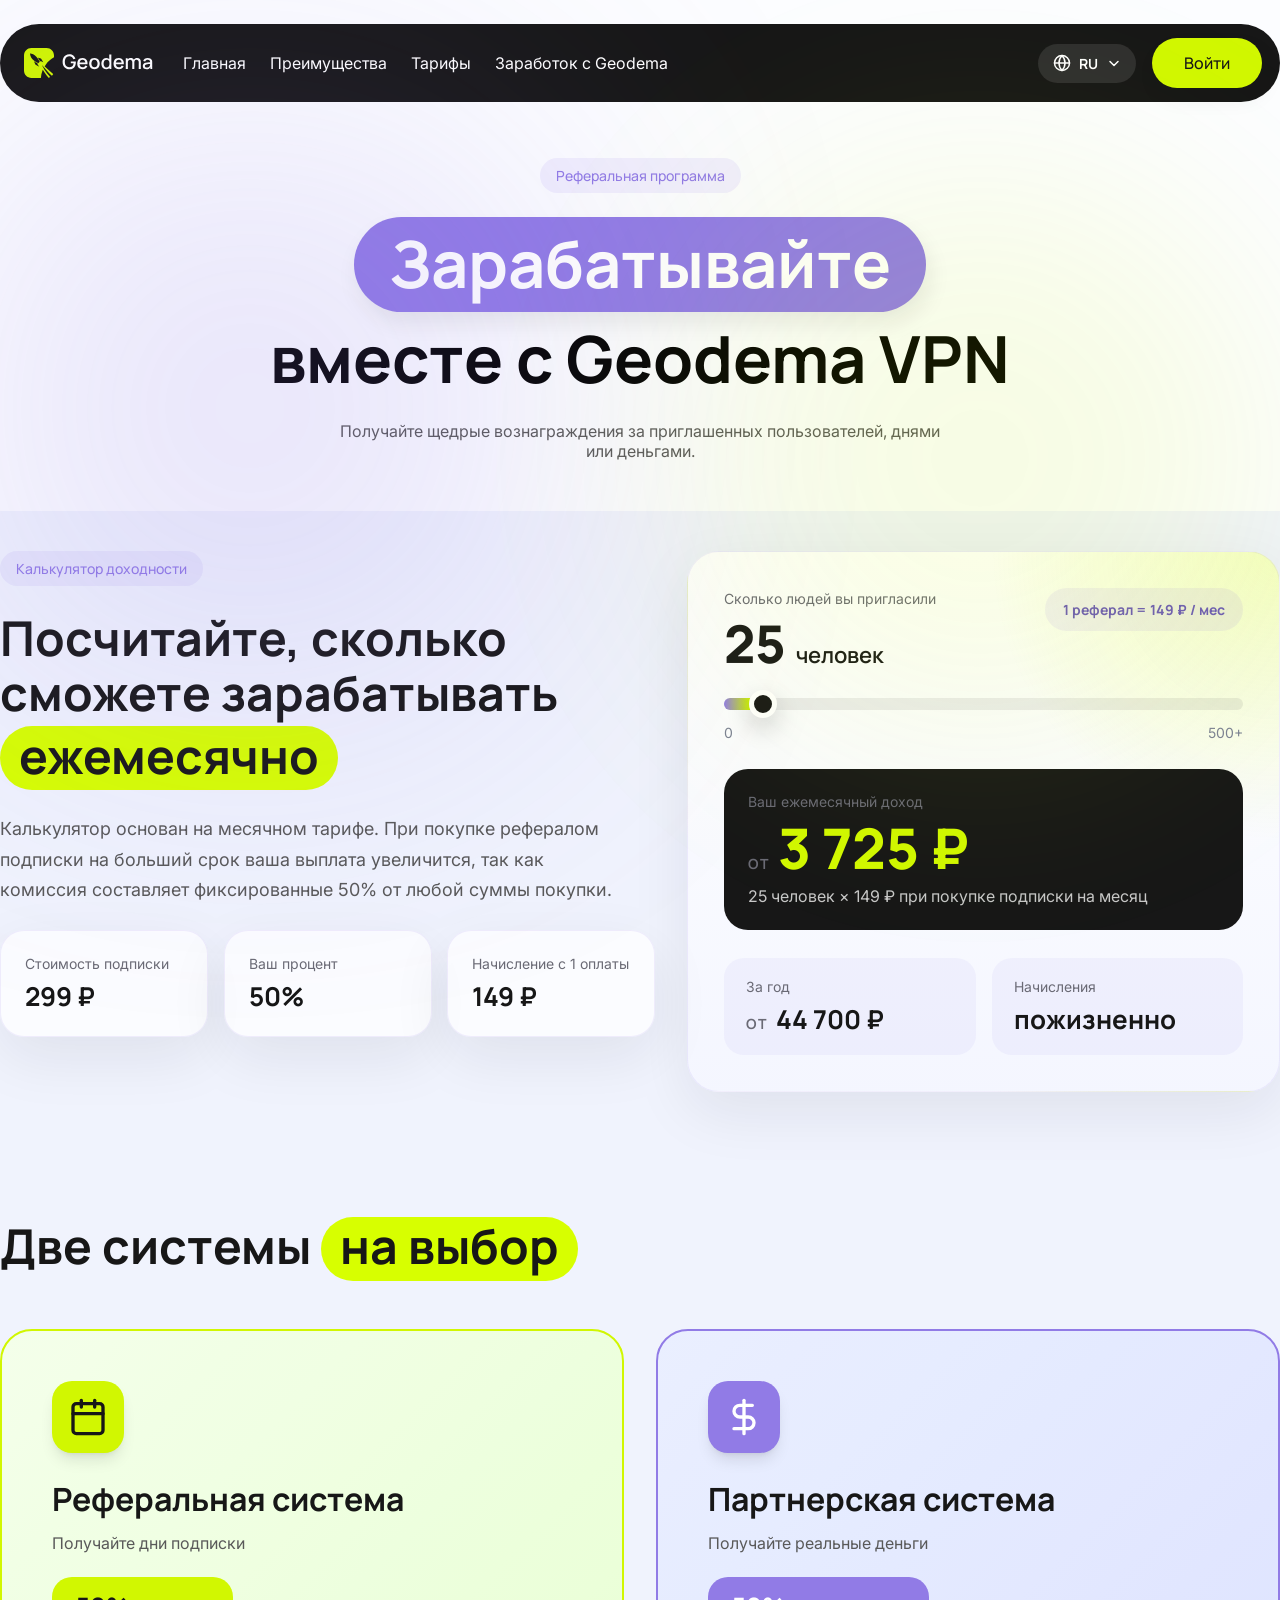
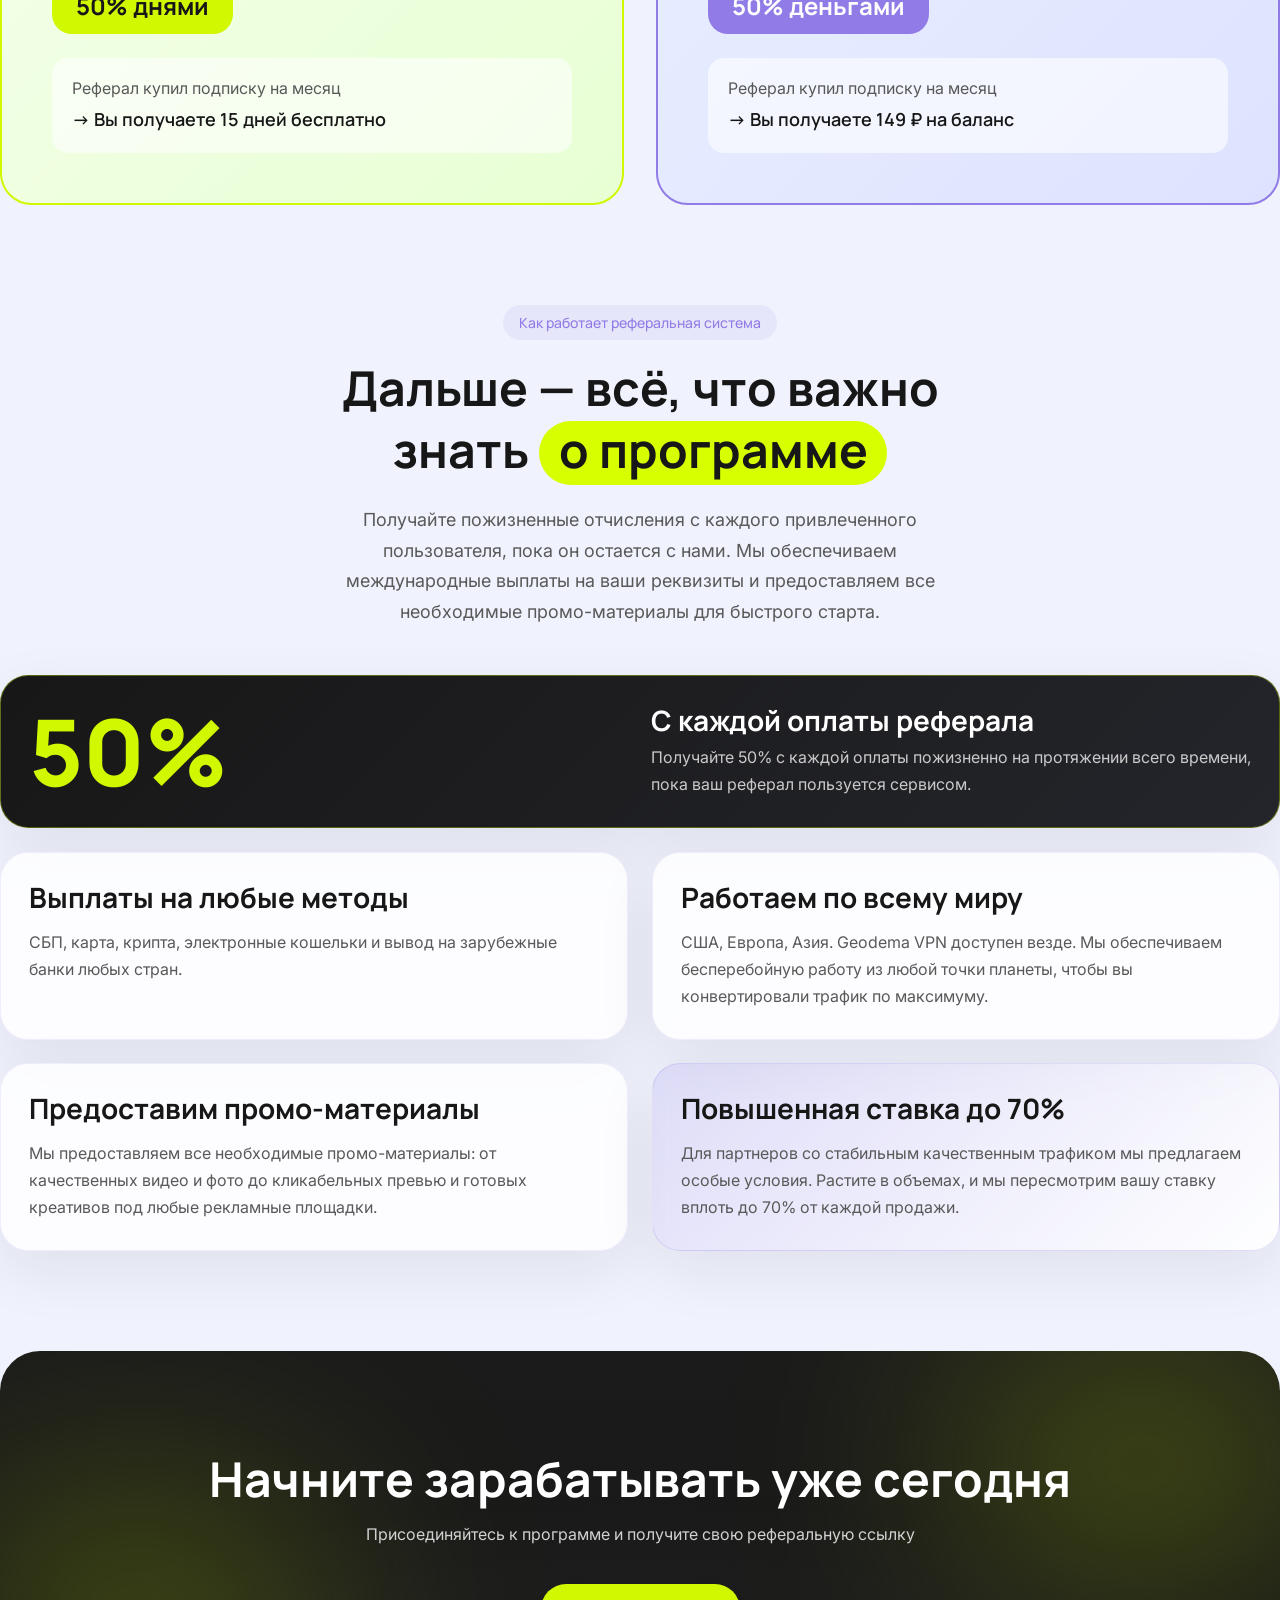
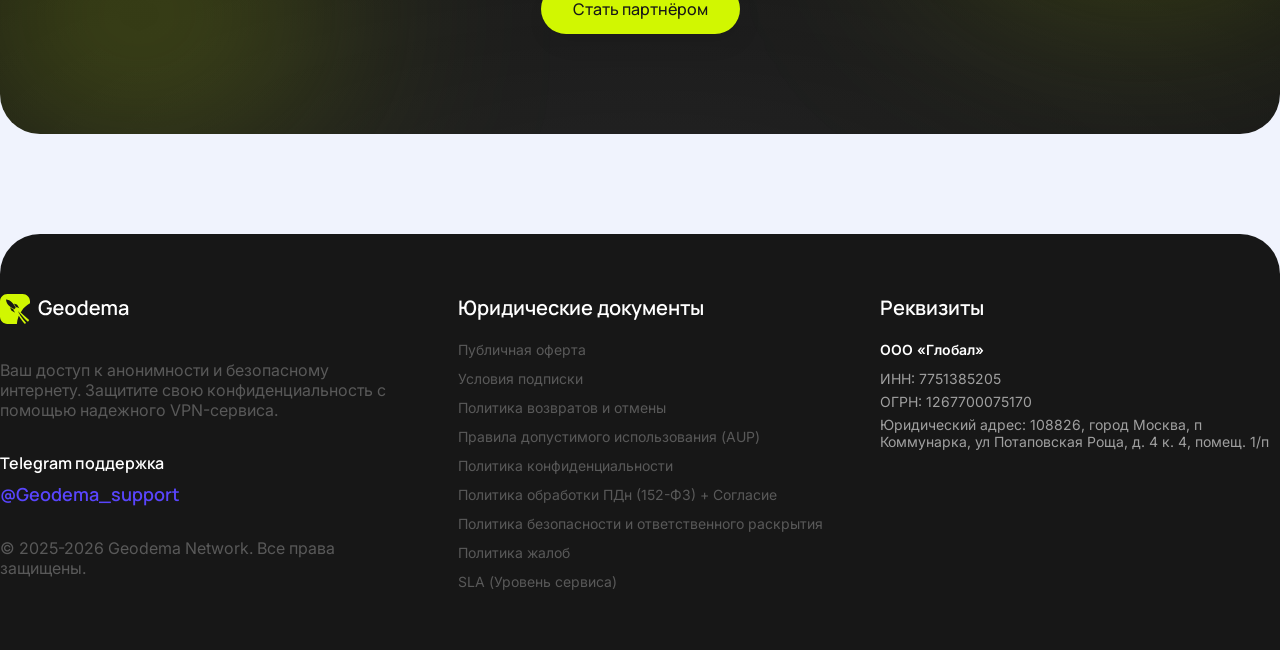
==== commit ad6d0f04: "Update index.html" ====
--- a/ref/index.html
+++ b/ref/index.html
@@ -321,7 +321,6 @@
                   />
                 </svg>
               </div>
-              <span>Для всех</span>
             </header>
             <div>
               <h3>Реферальная система</h3>
@@ -359,7 +358,6 @@
                   />
                 </svg>
               </div>
-              <span>Для бизнеса</span>
             </header>
             <div>
               <h3>Партнерская система</h3>
